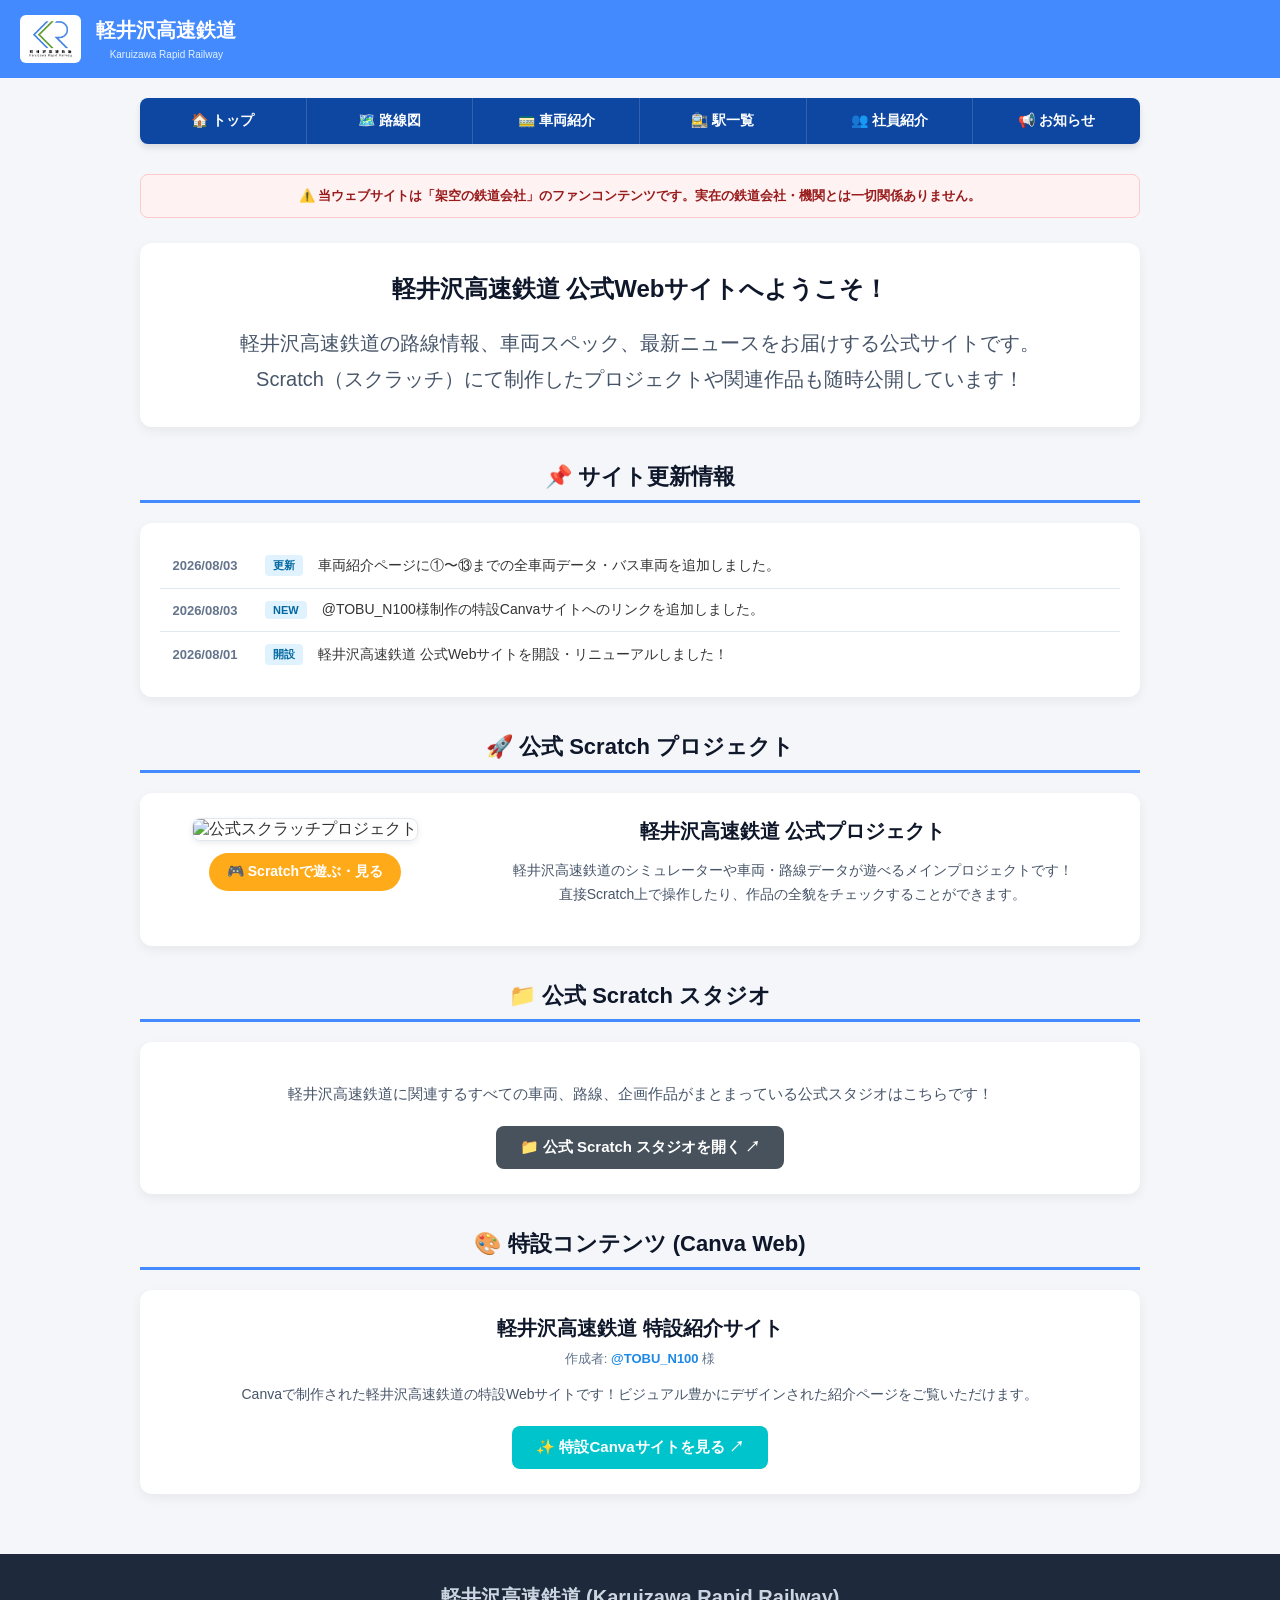
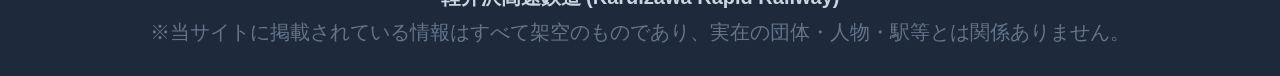
==== index.html @ 47c1fe72 "Add files via upload" ====
<!DOCTYPE html>
<html lang="ja">
<head>
  <meta charset="UTF-8">
  <title>トップページ | 軽井沢高速鉄道</title>
  <link rel="stylesheet" href="style.css">
  <style>
    body {
      background-color: #f4f6f9;
      font-family: "Helvetica Neue", Arial, sans-serif;
      margin: 0;
      color: #333;
    }

    /* ナビゲーションメニュー */
    .main-nav {
      background-color: #0d47a1;
      box-shadow: 0 4px 6px rgba(0, 0, 0, 0.1);
      margin: 20px auto;
      max-width: 1000px;
      border-radius: 8px;
      overflow: hidden;
    }
    .main-nav ul {
      list-style: none;
      margin: 0;
      padding: 0;
      display: flex;
      justify-content: space-around;
      align-items: center;
    }
    .main-nav li { flex: 1; text-align: center; }
    .main-nav a {
      display: block;
      padding: 14px 8px;
      color: #ffffff;
      text-decoration: none;
      font-size: 14px;
      font-weight: bold;
      white-space: nowrap;
      transition: background-color 0.2s ease;
      border-right: 1px solid rgba(255, 255, 255, 0.15);
    }
    .main-nav li:last-child a { border-right: none; }
    .main-nav a:hover { background-color: #1976d2; }

    /* コンテナ */
    .container {
      max-width: 1000px;
      margin: 30px auto;
      padding: 0 20px;
    }

    /* 注意書きバナー */
    .disclaimer-banner {
      background-color: #fef2f2;
      border: 1px solid #fecaca;
      color: #991b1b;
      padding: 12px 16px;
      border-radius: 8px;
      font-size: 13px;
      font-weight: bold;
      text-align: center;
      margin-bottom: 25px;
    }

    /* セクションタイトル */
    .section-title {
      font-size: 22px;
      color: #0f172a;
      border-bottom: 3px solid #448aff;
      padding-bottom: 8px;
      margin-top: 35px;
      margin-bottom: 20px;
    }

    /* サイト更新履歴リスト */
    .news-list {
      background: white;
      border-radius: 12px;
      padding: 20px;
      box-shadow: 0 4px 12px rgba(0,0,0,0.06);
      list-style: none;
      margin: 0 0 30px 0;
    }
    .news-item {
      padding: 12px 0;
      border-bottom: 1px solid #e2e8f0;
      display: flex;
      gap: 15px;
      align-items: center;
      font-size: 14px;
    }
    .news-item:last-child { border-bottom: none; }
    .news-date {
      color: #64748b;
      font-weight: bold;
      min-width: 90px;
      font-size: 13px;
    }
    .news-badge {
      background-color: #e0f2fe;
      color: #0369a1;
      padding: 3px 8px;
      border-radius: 4px;
      font-size: 11px;
      font-weight: bold;
    }

    /* Scratch リンクカード */
    .scratch-card {
      background: white;
      border-radius: 12px;
      padding: 25px;
      box-shadow: 0 4px 12px rgba(0,0,0,0.06);
      display: grid;
      grid-template-columns: 280px 1fr;
      gap: 25px;
      margin-bottom: 25px;
    }

    @media (max-width: 768px) {
      .scratch-card { grid-template-columns: 1fr; }
      .news-item { flex-direction: column; align-items: flex-start; gap: 5px; }
    }

    .scratch-media { text-align: center; }
    .scratch-thumb {
      width: 100%;
      border-radius: 8px;
      border: 1px solid #e2e8f0;
      box-shadow: 0 2px 6px rgba(0,0,0,0.08);
      object-fit: cover;
    }

    .scratch-btn {
      display: inline-block;
      margin-top: 12px;
      background-color: #ffab19;
      color: white;
      font-weight: bold;
      padding: 10px 18px;
      border-radius: 20px;
      text-decoration: none;
      font-size: 14px;
      transition: background 0.2s;
    }
    .scratch-btn:hover { background-color: #e69500; }

    .studio-btn {
      display: inline-block;
      background-color: #48525c;
      color: white;
      font-weight: bold;
      padding: 12px 24px;
      border-radius: 8px;
      text-decoration: none;
      font-size: 15px;
      transition: background 0.2s;
    }
    .studio-btn:hover { background-color: #2c3238; }

    .canva-btn {
      display: inline-block;
      background-color: #00c4cc;
      color: white;
      font-weight: bold;
      padding: 12px 24px;
      border-radius: 8px;
      text-decoration: none;
      font-size: 15px;
      transition: background 0.2s;
    }
    .canva-btn:hover { background-color: #009aa0; }

    /* ユーザーリンク */
    .user-link {
      color: #1e88e5;
      text-decoration: none;
      font-weight: bold;
    }
    .user-link:hover { text-decoration: underline; }

    /* フッター */
    footer {
      text-align: center;
      padding: 30px 20px;
      background-color: #1e293b;
      color: #94a3b8;
      font-size: 12px;
      margin-top: 60px;
    }
  </style>
</head>
<body>

  <!-- 公式ヘッダー -->
  <header style="background-color: #448aff; color: white; padding: 15px 20px; display: flex; align-items: center; justify-content: space-between;">
    <div style="display: flex; align-items: center; gap: 15px;">
      <img src="logo.png" alt="ロゴ" style="height: 40px; background: white; padding: 4px; border-radius: 6px;">
      <div>
        <h1 style="margin:0; font-size: 20px; color:white;">軽井沢高速鉄道</h1>
        <span style="font-size: 10px; color: #e3f2fd;">Karuizawa Rapid Railway</span>
      </div>
    </div>
  </header>

  <!-- 統一ナビゲーション -->
  <nav class="main-nav">
    <ul>
      <li><a href="index.html">🏠 トップ</a></li>
      <li><a href="rosenzu.html">🗺️ 路線図</a></li>
      <li><a href="sharyo.html">🚃 車両紹介</a></li>
      <li><a href="eki.html">🚉 駅一覧</a></li>
      <li><a href="syain.html">👥 社員紹介</a></li>
      <li><a href="news.html">📢 お知らせ</a></li>
    </ul>
  </nav>

  <div class="container">

    <!-- ⚠️ 架空鉄道の注記バナー -->
    <div class="disclaimer-banner">
      ⚠️ 当ウェブサイトは「架空の鉄道会社」のファンコンテンツです。実在の鉄道会社・機関とは一切関係ありません。
    </div>

    <!-- メインビジュアル / ご挨拶 -->
    <div style="background: white; padding: 30px; border-radius: 12px; box-shadow: 0 4px 12px rgba(0,0,0,0.06); text-align: center; margin-bottom: 30px;">
      <h2 style="margin-top: 0; color: #0f172a; font-size: 24px;">軽井沢高速鉄道 公式Webサイトへようこそ！</h2>
      <p style="color: #475569; line-height: 1.8; margin-bottom: 0;">
        軽井沢高速鉄道の路線情報、車両スペック、最新ニュースをお届けする公式サイトです。<br>
        Scratch（スクラッチ）にて制作したプロジェクトや関連作品も随時公開しています！
      </p>
    </div>

    <!-- 📌 サイト更新情報 -->
    <h2 class="section-title">📌 サイト更新情報</h2>
    <ul class="news-list">
      <li class="news-item">
        <span class="news-date">2026/08/03</span>
        <span class="news-badge">更新</span>
        <span>車両紹介ページに①〜⑬までの全車両データ・バス車両を追加しました。</span>
      </li>
      <li class="news-item">
        <span class="news-date">2026/08/03</span>
        <span class="news-badge">NEW</span>
        <span>@TOBU_N100様制作の特設Canvaサイトへのリンクを追加しました。</span>
      </li>
      <li class="news-item">
        <span class="news-date">2026/08/01</span>
        <span class="news-badge">開設</span>
        <span>軽井沢高速鉄道 公式Webサイトを開設・リニューアルしました！</span>
      </li>
    </ul>

    <!-- 公式Scratchプロジェクト紹介 -->
    <h2 class="section-title">🚀 公式 Scratch プロジェクト</h2>
    
    <div class="scratch-card">
      <div class="scratch-media">
        <img class="scratch-thumb" src="https://uploads.scratch.mit.edu/get_image/project/1273917291_480x360.png" alt="公式スクラッチプロジェクト">
        <a href="https://scratch.mit.edu/projects/1273917291" target="_blank" class="scratch-btn">🎮 Scratchで遊ぶ・見る</a>
      </div>
      <div class="scratch-info">
        <h3 style="margin: 0 0 10px 0; font-size: 20px; color: #0f172a;">軽井沢高速鉄道 公式プロジェクト</h3>
        <p style="color: #475569; font-size: 14px; line-height: 1.7;">
          軽井沢高速鉄道のシミュレーターや車両・路線データが遊べるメインプロジェクトです！<br>
          直接Scratch上で操作したり、作品の全貌をチェックすることができます。
        </p>
      </div>
    </div>

    <!-- 公式Scratchスタジオ案内 -->
    <h2 class="section-title">📁 公式 Scratch スタジオ</h2>
    
    <div style="background: white; padding: 25px; border-radius: 12px; box-shadow: 0 4px 12px rgba(0,0,0,0.06); text-align: center; margin-bottom: 30px;">
      <p style="color: #475569; font-size: 15px; margin-bottom: 20px; line-height: 1.6;">
        軽井沢高速鉄道に関連するすべての車両、路線、企画作品がまとまっている公式スタジオはこちらです！
      </p>
      <a href="https://scratch.mit.edu/studios/50885905/" target="_blank" class="studio-btn">
        📁 公式 Scratch スタジオを開く ↗
      </a>
    </div>

    <!-- 🎨 Canva作品サイト案内 -->
    <h2 class="section-title">🎨 特設コンテンツ (Canva Web)</h2>
    
    <div style="background: white; padding: 25px; border-radius: 12px; box-shadow: 0 4px 12px rgba(0,0,0,0.06); text-align: center;">
      <h3 style="margin: 0 0 8px 0; font-size: 20px; color: #0f172a;">軽井沢高速鉄道 特設紹介サイト</h3>
      <div style="font-size: 13px; color: #64748b; margin-bottom: 15px;">
        作成者: <a href="https://scratch.mit.edu/users/TOBU_N100" target="_blank" class="user-link">@TOBU_N100</a> 様
      </div>
      <p style="color: #475569; font-size: 14px; line-height: 1.7; margin-bottom: 20px;">
        Canvaで制作された軽井沢高速鉄道の特設Webサイトです！ビジュアル豊かにデザインされた紹介ページをご覧いただけます。
      </p>
      <a href="https://karuizawakosoku-scratch.my.canva.site/" target="_blank" class="canva-btn">
        ✨ 特設Canvaサイトを見る ↗
      </a>
    </div>

  </div>

  <!-- フッター -->
  <footer>
    <p style="margin: 0 0 8px 0; font-weight: bold; color: #cbd5e1;">軽井沢高速鉄道 (Karuizawa Rapid Railway)</p>
    <p style="margin: 0; color: #64748b;">※当サイトに掲載されている情報はすべて架空のものであり、実在の団体・人物・駅等とは関係ありません。</p>
  </footer>

</body>
</html>
---- style.css ----
body {
    background-color: #e6f7ff;
    font-family: "Yu Gothic", sans-serif;
    text-align: center;
}

h1 {
    color: #0066cc;
}

p {
    font-size: 20px;
}

ul {
    list-style: none;
}
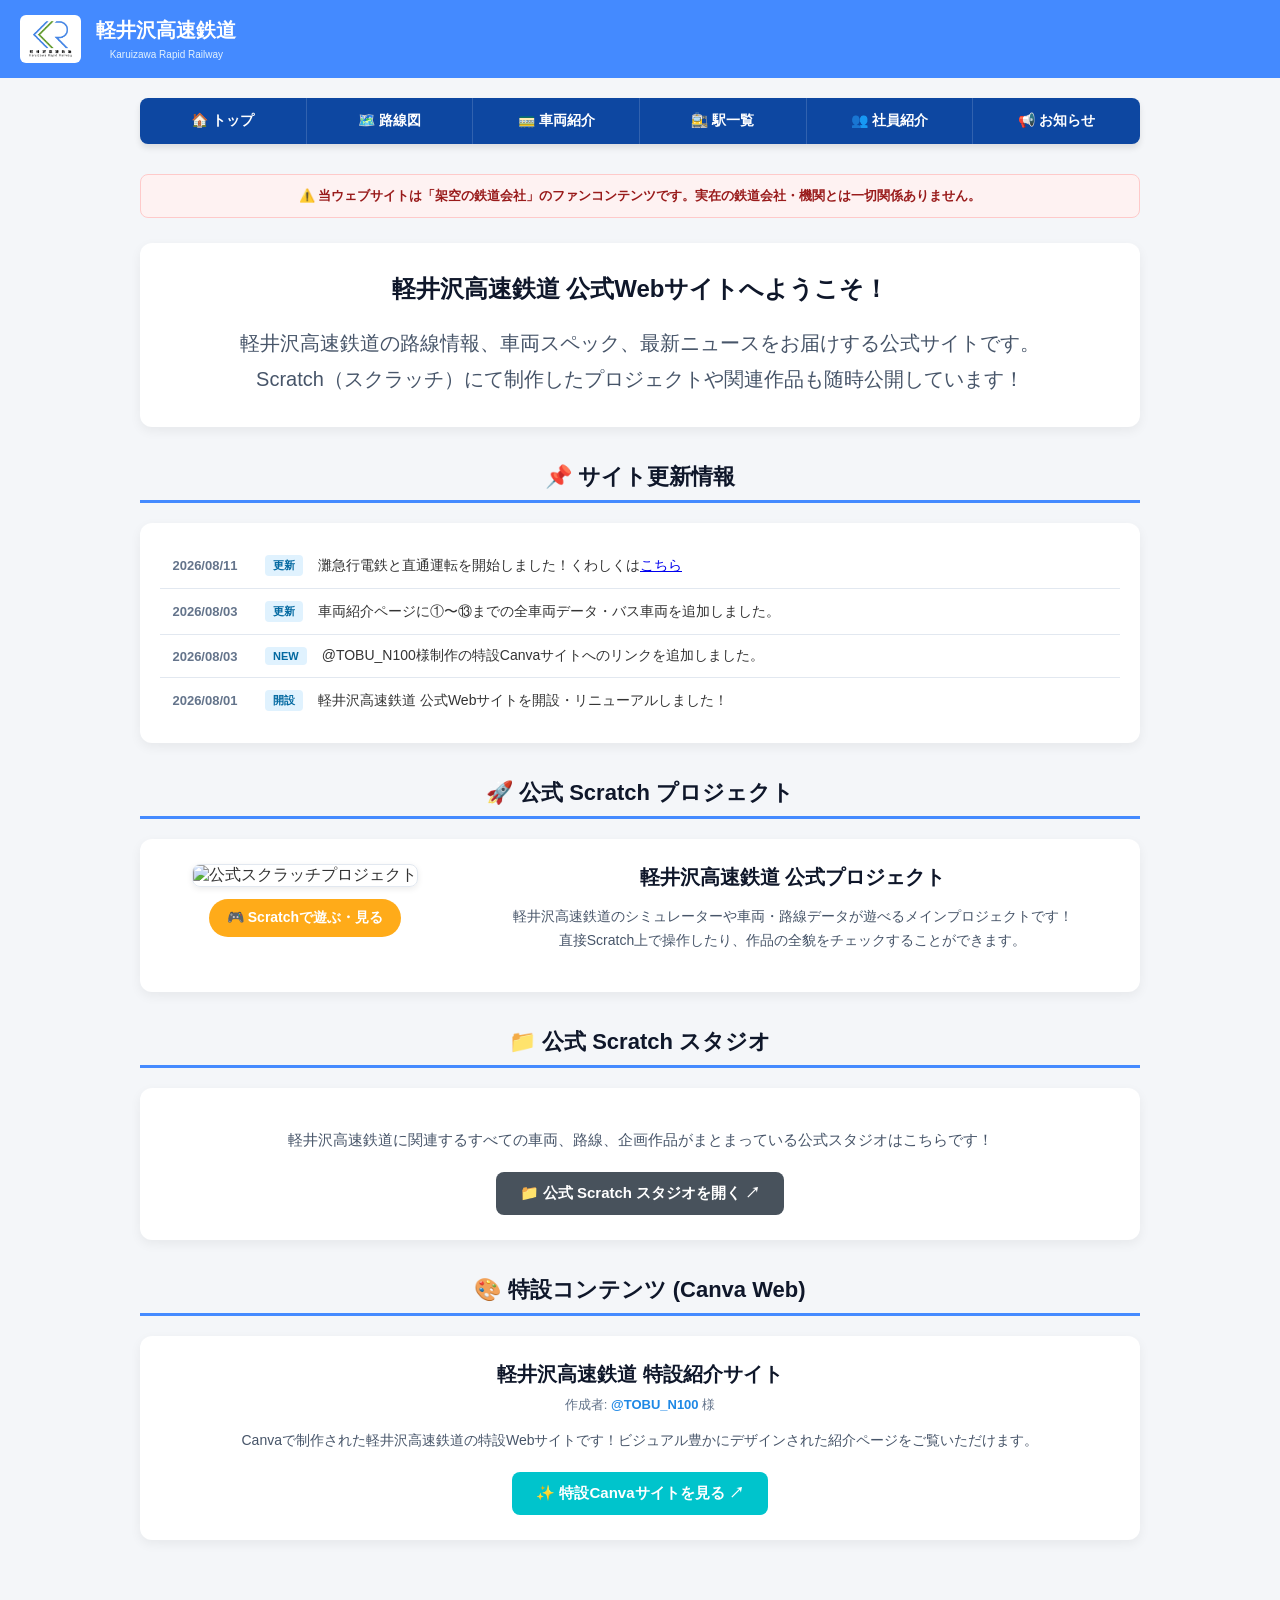
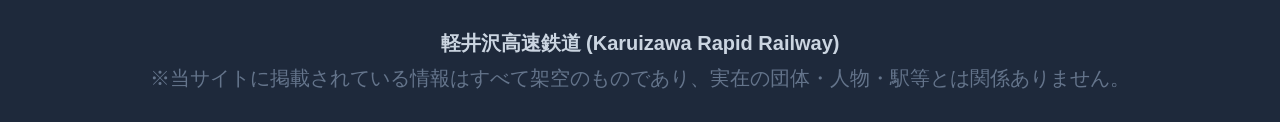
==== commit 3542ab64: "Add files via upload" ====
--- a/index.html
+++ b/index.html
@@ -236,6 +236,11 @@
     <!-- 📌 サイト更新情報 -->
     <h2 class="section-title">📌 サイト更新情報</h2>
     <ul class="news-list">
+      <li class="news-item">
+        <span class="news-date">2026/08/11</span>
+        <span class="news-badge">更新</span>
+        <span>灘急行電鉄と直通運転を開始しました！くわしくは<u1><a href="https://karuizawarapidrailway.github.io/karuizawa-rapid-railway/news.html" target="_blank">こちら</a></span>
+      </li>
       <li class="news-item">
         <span class="news-date">2026/08/03</span>
         <span class="news-badge">更新</span>
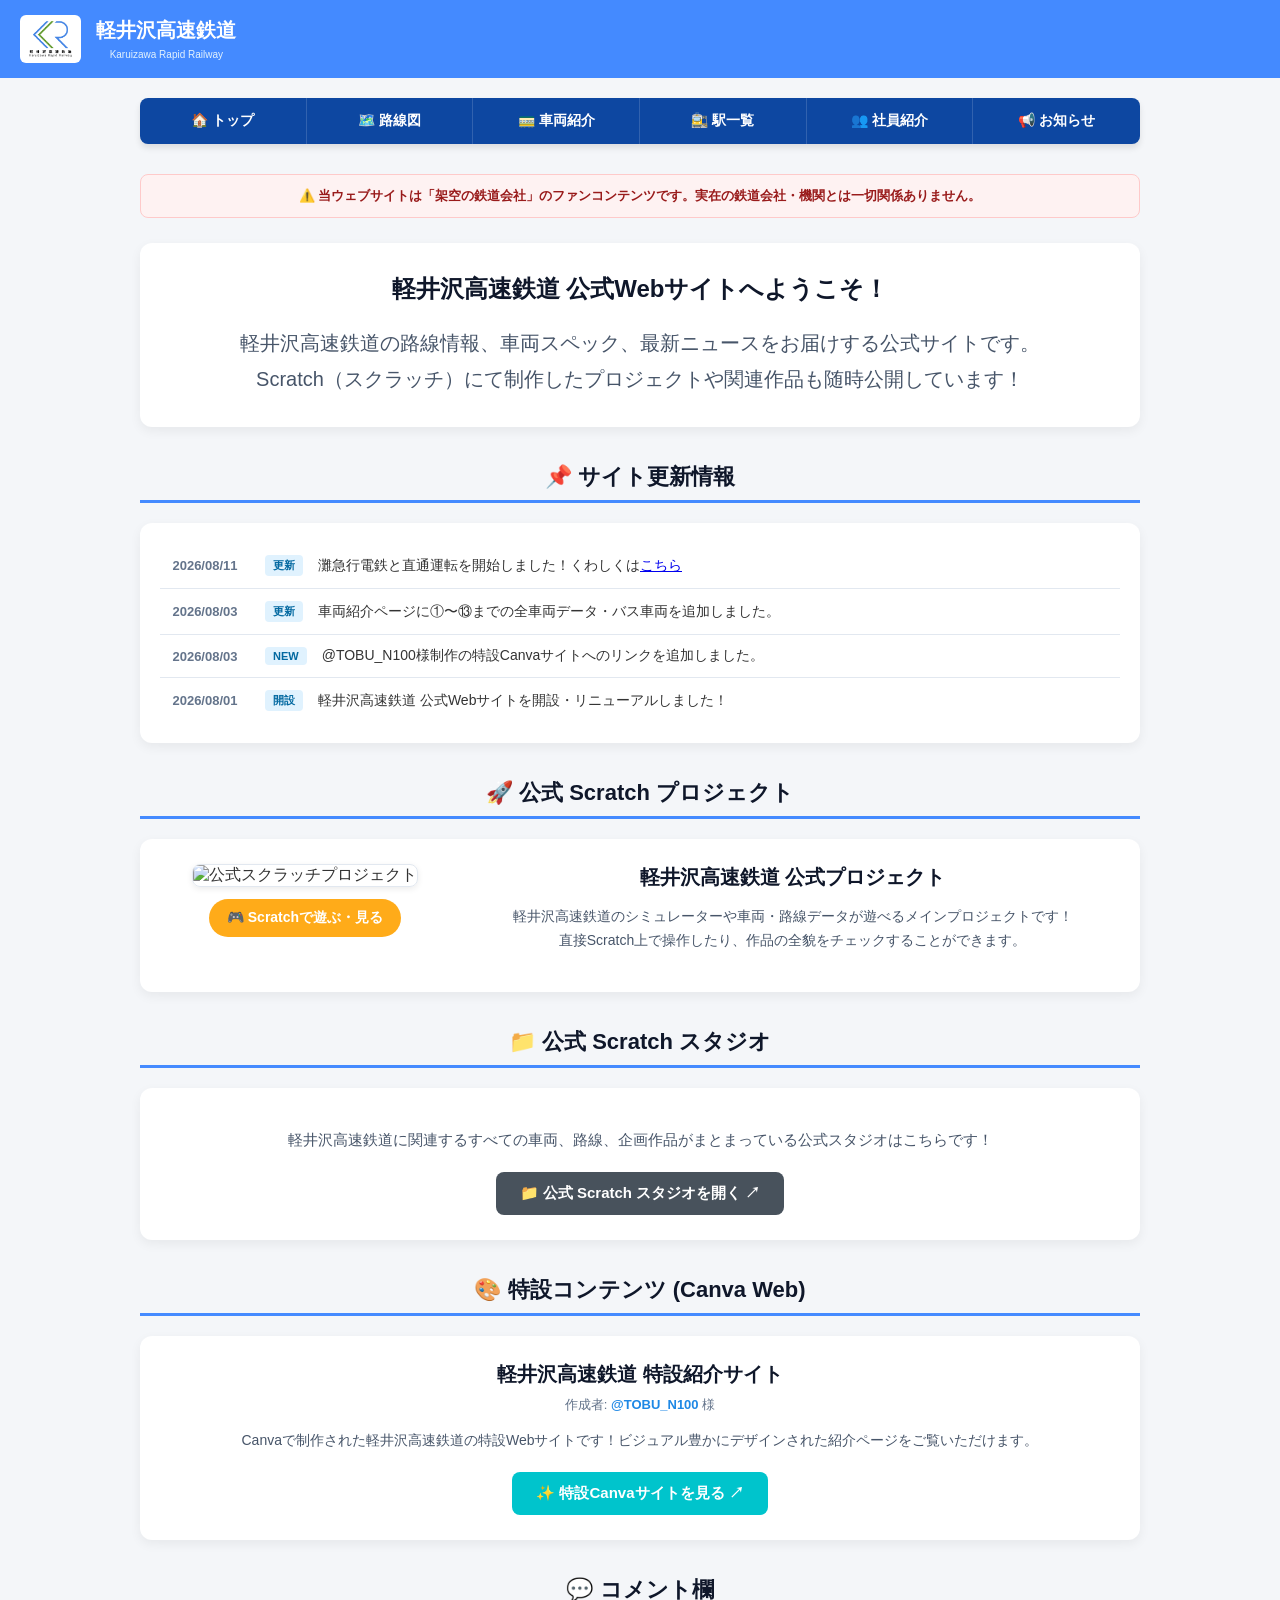
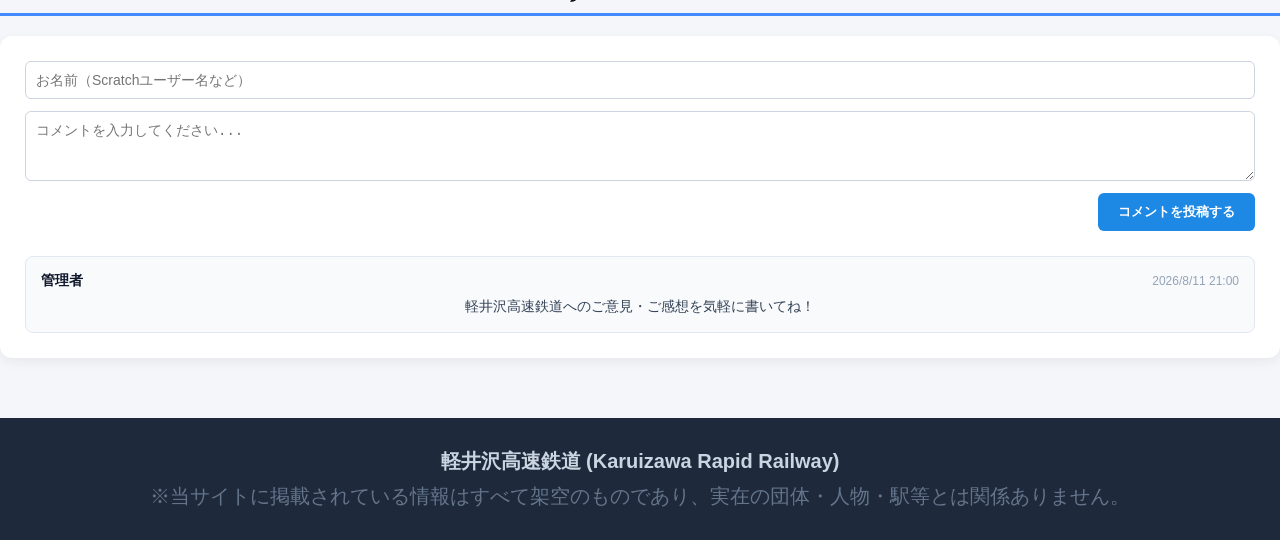
==== commit 7a9f4e22: "Add files via upload" ====
--- a/index.html
+++ b/index.html
@@ -305,6 +305,99 @@
 
   </div>
 
+  <!-- 💬 簡易コメント掲示板 -->
+<h2 class="section-title">💬 コメント欄</h2>
+
+<div style="background: white; padding: 25px; border-radius: 12px; box-shadow: 0 4px 12px rgba(0,0,0,0.06); margin-bottom: 30px;">
+  
+  <!-- 投稿フォーム -->
+  <div style="display: flex; flex-direction: column; gap: 12px; margin-bottom: 25px;">
+    <input type="text" id="comment-name" placeholder="お名前（Scratchユーザー名など）" style="padding: 10px; border: 1px solid #cbd5e1; border-radius: 6px; font-size: 14px;">
+    <textarea id="comment-text" rows="3" placeholder="コメントを入力してください..." style="padding: 10px; border: 1px solid #cbd5e1; border-radius: 6px; font-size: 14px; resize: vertical;"></textarea>
+    <button onclick="addComment()" style="background-color: #1e88e5; color: white; border: none; padding: 10px 20px; border-radius: 6px; font-weight: bold; cursor: pointer; align-self: flex-end; transition: background 0.2s;">
+      コメントを投稿する
+    </button>
+  </div>
+
+  <!-- コメント表示エリア -->
+  <div id="comment-list" style="display: flex; flex-direction: column; gap: 15px;">
+    <!-- ここに投稿されたコメントが追加されます -->
+  </div>
+
+</div>
+
+<script>
+  // ページ読み込み時に保存されたコメントを表示
+  document.addEventListener("DOMContentLoaded", loadComments);
+
+  function addComment() {
+    const nameInput = document.getElementById("comment-name");
+    const textInput = document.getElementById("comment-text");
+    
+    const name = nameInput.value.trim() || "匿名さん";
+    const text = textInput.value.trim();
+
+    if (!text) {
+      alert("コメントを入力してください！");
+      return;
+    }
+
+    const today = new Date();
+    const dateStr = today.getFullYear() + "/" + (today.getMonth() + 1) + "/" + today.getDate() + " " + today.getHours().toString().padStart(2, '0') + ":" + today.getMinutes().toString().padStart(2, '0');
+
+    const commentData = { name: name, text: text, date: dateStr };
+
+    // 保存処理
+    let comments = JSON.parse(localStorage.getItem("site_comments") || "[]");
+    comments.unshift(commentData); // 新しいものを上に追加
+    localStorage.setItem("site_comments", JSON.stringify(comments));
+
+    // フォームクリア
+    nameInput.value = "";
+    textInput.value = "";
+
+    // 画面再描画
+    renderComments(comments);
+  }
+
+  function loadComments() {
+    let comments = JSON.parse(localStorage.getItem("site_comments") || "[]");
+    
+    // 最初だけサンプルコメントを表示（空の場合）
+    if (comments.length === 0) {
+      comments = [
+        { name: "管理者", text: "軽井沢高速鉄道へのご意見・ご感想を気軽に書いてね！", date: "2026/8/11 21:00" }
+      ];
+    }
+    renderComments(comments);
+  }
+
+  function renderComments(comments) {
+    const list = document.getElementById("comment-list");
+    list.innerHTML = "";
+
+    comments.forEach(c => {
+      const item = document.createElement("div");
+      item.style.cssText = "background: #f8fafc; padding: 15px; border-radius: 8px; border: 1px solid #e2e8f0;";
+      item.innerHTML = `
+        <div style="display: flex; justify-content: space-between; align-items: center; margin-bottom: 6px;">
+          <strong style="color: #0f172a; font-size: 14px;">${escapeHTML(c.name)}</strong>
+          <span style="color: #94a3b8; font-size: 12px;">${c.date}</span>
+        </div>
+        <p style="margin: 0; color: #334155; font-size: 14px; line-height: 1.5; white-space: pre-wrap;">${escapeHTML(c.text)}</p>
+      `;
+      list.appendChild(item);
+    });
+  }
+
+  // 文字化け・安全対策用の関数
+  function escapeHTML(str) {
+    return str.replace(/[&<>'"]/g, 
+      tag => ({ '&': '&amp;', '<': '&lt;', '>': '&gt;', "'": '&#39;', '"': '&quot;' }[tag] || tag)
+    );
+  }
+</script>
+
   <!-- フッター -->
   <footer>
     <p style="margin: 0 0 8px 0; font-weight: bold; color: #cbd5e1;">軽井沢高速鉄道 (Karuizawa Rapid Railway)</p>
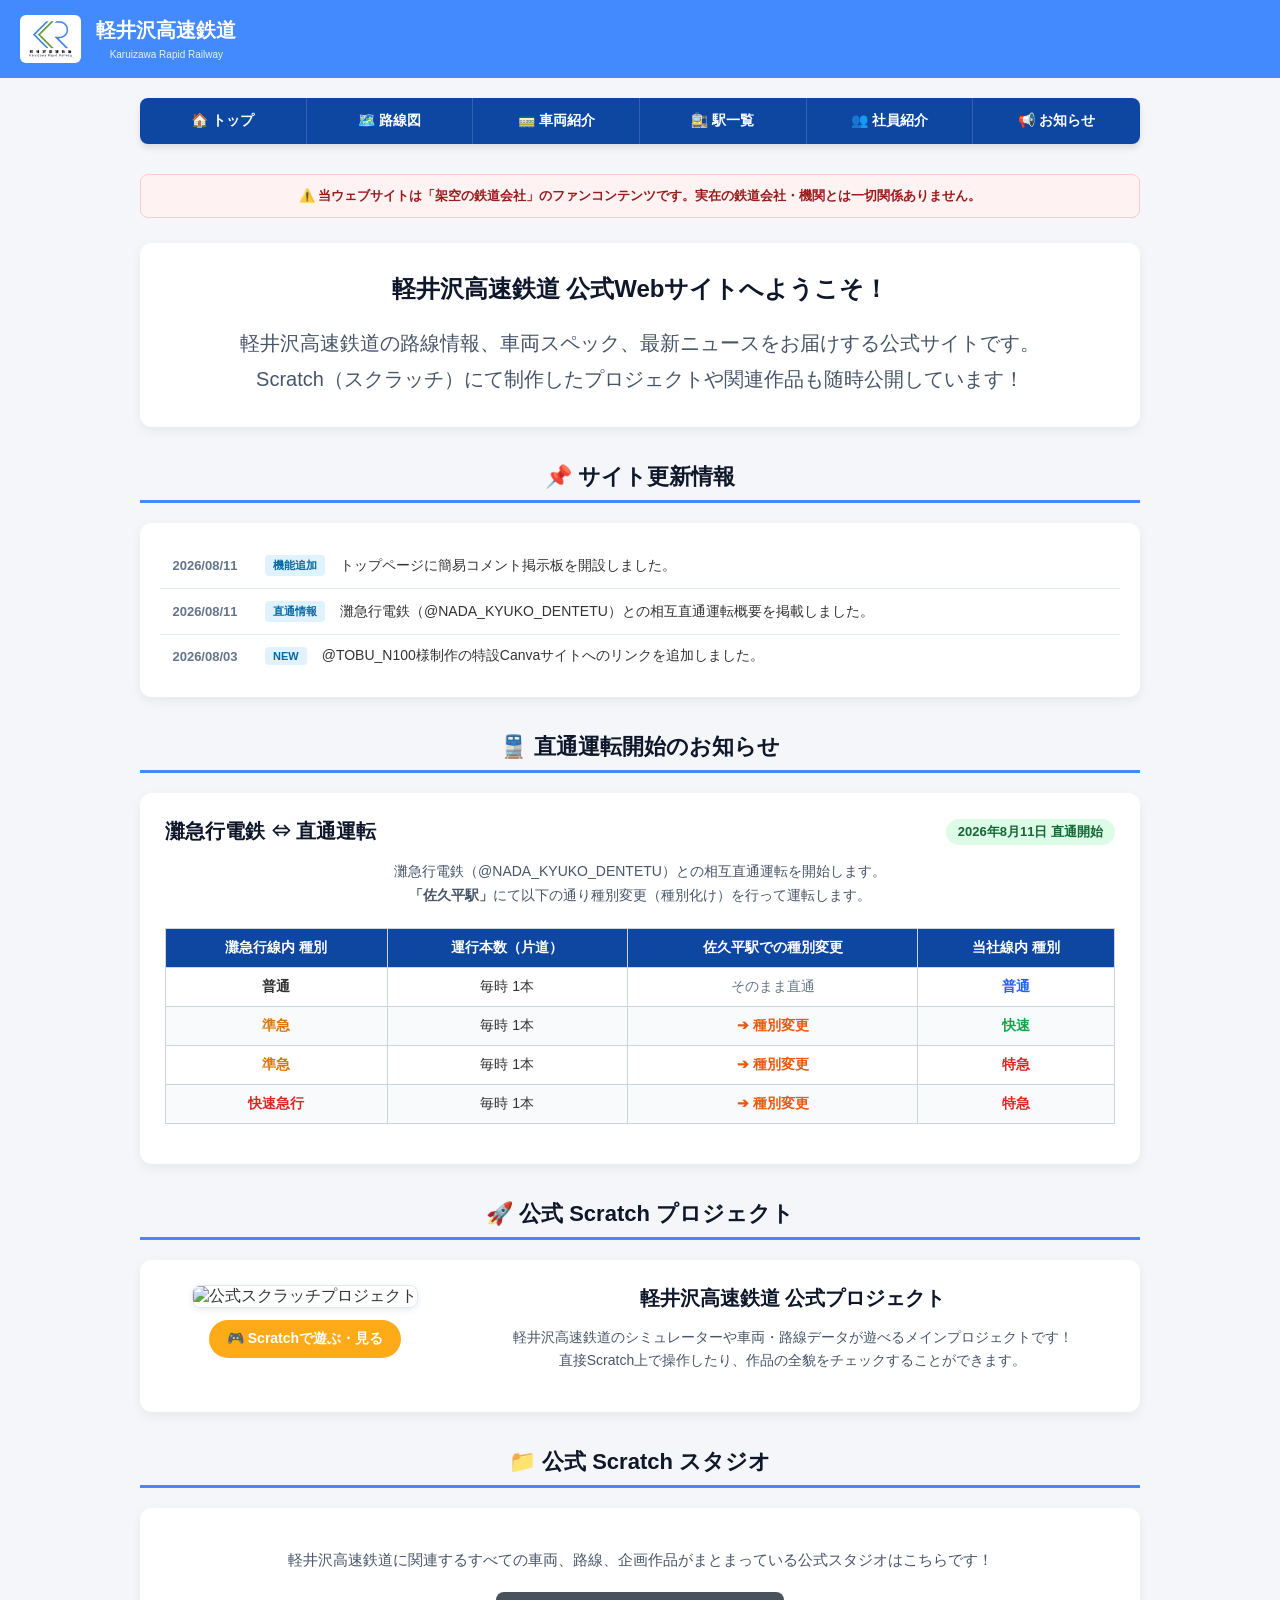
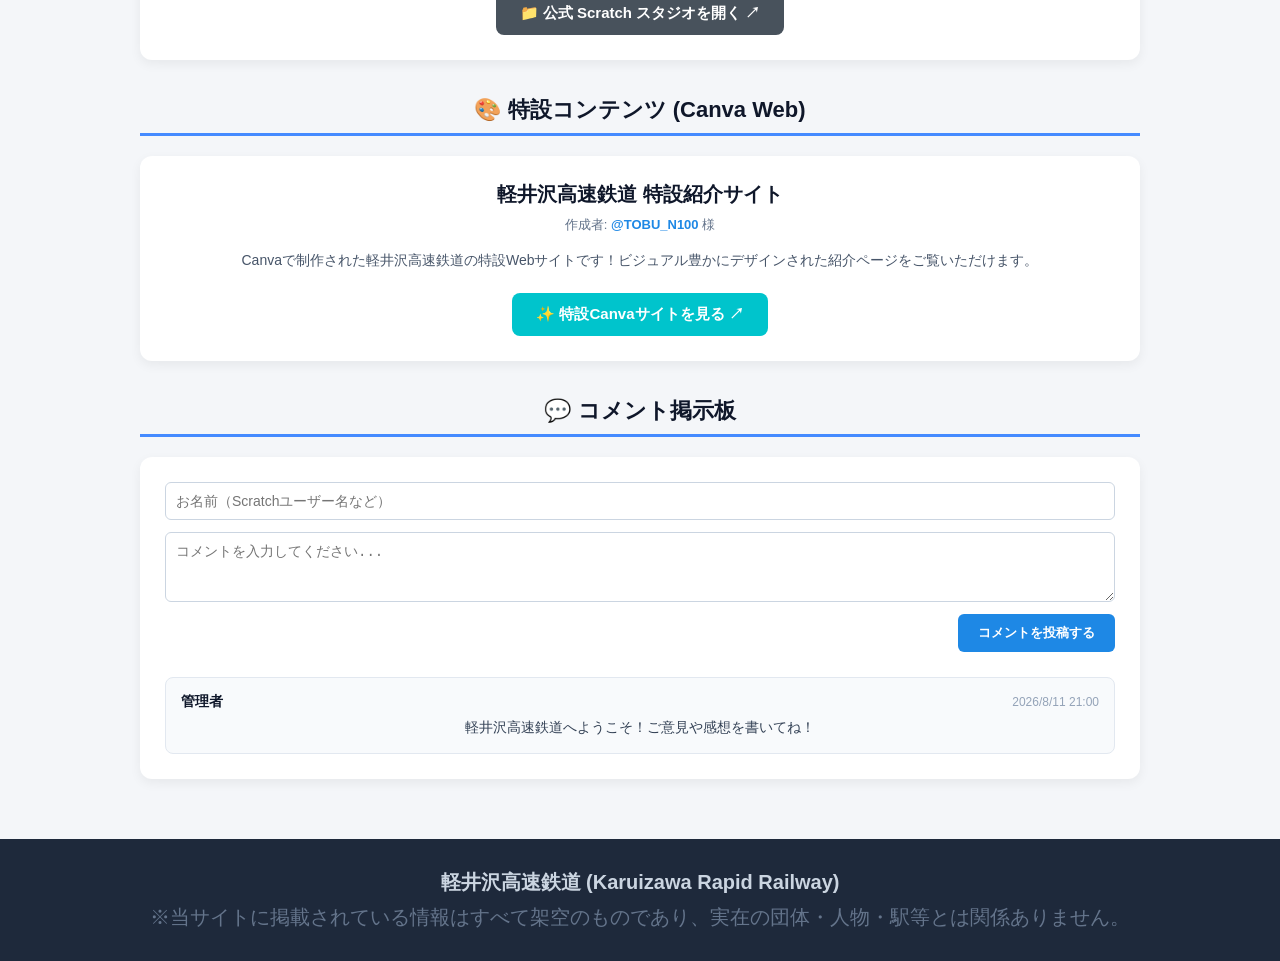
==== commit 27783747: "Add files via upload" ====
--- a/index.html
+++ b/index.html
@@ -238,29 +238,77 @@
     <ul class="news-list">
       <li class="news-item">
         <span class="news-date">2026/08/11</span>
-        <span class="news-badge">更新</span>
-        <span>灘急行電鉄と直通運転を開始しました！くわしくは<u1><a href="https://karuizawarapidrailway.github.io/karuizawa-rapid-railway/news.html" target="_blank">こちら</a></span>
+        <span class="news-badge">機能追加</span>
+        <span>トップページに簡易コメント掲示板を開設しました。</span>
       </li>
       <li class="news-item">
-        <span class="news-date">2026/08/03</span>
-        <span class="news-badge">更新</span>
-        <span>車両紹介ページに①〜⑬までの全車両データ・バス車両を追加しました。</span>
+        <span class="news-date">2026/08/11</span>
+        <span class="news-badge">直通情報</span>
+        <span>灘急行電鉄（@NADA_KYUKO_DENTETU）との相互直通運転概要を掲載しました。</span>
       </li>
       <li class="news-item">
         <span class="news-date">2026/08/03</span>
         <span class="news-badge">NEW</span>
         <span>@TOBU_N100様制作の特設Canvaサイトへのリンクを追加しました。</span>
       </li>
-      <li class="news-item">
-        <span class="news-date">2026/08/01</span>
-        <span class="news-badge">開設</span>
-        <span>軽井沢高速鉄道 公式Webサイトを開設・リニューアルしました！</span>
-      </li>
     </ul>
 
-    <!-- 公式Scratchプロジェクト紹介 -->
+    <!-- 🚆 他社直通運転のお知らせ -->
+    <h2 class="section-title">🚆 直通運転開始のお知らせ</h2>
+    <div style="background: white; padding: 25px; border-radius: 12px; box-shadow: 0 4px 12px rgba(0,0,0,0.06); margin-bottom: 30px;">
+      <div style="display: flex; align-items: center; justify-content: space-between; flex-wrap: wrap; gap: 10px; margin-bottom: 15px;">
+        <h3 style="margin: 0; font-size: 20px; color: #0f172a;">灘急行電鉄 ⇔ 直通運転</h3>
+        <span style="background-color: #dcfce7; color: #166534; padding: 4px 12px; border-radius: 20px; font-weight: bold; font-size: 13px;">
+          2026年8月11日 直通開始
+        </span>
+      </div>
+      <p style="color: #475569; font-size: 14px; line-height: 1.7; margin-bottom: 20px;">
+        灘急行電鉄（@NADA_KYUKO_DENTETU）との相互直通運転を開始します。<br>
+        <strong>「佐久平駅」</strong>にて以下の通り種別変更（種別化け）を行って運転します。
+      </p>
+
+      <div style="overflow-x: auto;">
+        <table style="width: 100%; border-collapse: collapse; font-size: 14px; text-align: center; margin-bottom: 15px;">
+          <thead>
+            <tr style="background-color: #0d47a1; color: white;">
+              <th style="padding: 10px; border: 1px solid #cbd5e1;">灘急行線内 種別</th>
+              <th style="padding: 10px; border: 1px solid #cbd5e1;">運行本数（片道）</th>
+              <th style="padding: 10px; border: 1px solid #cbd5e1;">佐久平駅での種別変更</th>
+              <th style="padding: 10px; border: 1px solid #cbd5e1;">当社線内 種別</th>
+            </tr>
+          </thead>
+          <tbody>
+            <tr style="background-color: #ffffff;">
+              <td style="padding: 10px; border: 1px solid #cbd5e1; font-weight: bold;">普通</td>
+              <td style="padding: 10px; border: 1px solid #cbd5e1;">毎時 1本</td>
+              <td style="padding: 10px; border: 1px solid #cbd5e1; color: #64748b;">そのまま直通</td>
+              <td style="padding: 10px; border: 1px solid #cbd5e1; font-weight: bold; color: #2563eb;">普通</td>
+            </tr>
+            <tr style="background-color: #f8fafc;">
+              <td style="padding: 10px; border: 1px solid #cbd5e1; font-weight: bold; color: #d97706;">準急</td>
+              <td style="padding: 10px; border: 1px solid #cbd5e1;">毎時 1本</td>
+              <td style="padding: 10px; border: 1px solid #cbd5e1; color: #ea580c; font-weight: bold;">➔ 種別変更</td>
+              <td style="padding: 10px; border: 1px solid #cbd5e1; font-weight: bold; color: #16a34a;">快速</td>
+            </tr>
+            <tr style="background-color: #ffffff;">
+              <td style="padding: 10px; border: 1px solid #cbd5e1; font-weight: bold; color: #d97706;">準急</td>
+              <td style="padding: 10px; border: 1px solid #cbd5e1;">毎時 1本</td>
+              <td style="padding: 10px; border: 1px solid #cbd5e1; color: #ea580c; font-weight: bold;">➔ 種別変更</td>
+              <td style="padding: 10px; border: 1px solid #cbd5e1; font-weight: bold; color: #dc2626;">特急</td>
+            </tr>
+            <tr style="background-color: #f8fafc;">
+              <td style="padding: 10px; border: 1px solid #cbd5e1; font-weight: bold; color: #dc2626;">快速急行</td>
+              <td style="padding: 10px; border: 1px solid #cbd5e1;">毎時 1本</td>
+              <td style="padding: 10px; border: 1px solid #cbd5e1; color: #ea580c; font-weight: bold;">➔ 種別変更</td>
+              <td style="padding: 10px; border: 1px solid #cbd5e1; font-weight: bold; color: #dc2626;">特急</td>
+            </tr>
+          </tbody>
+        </table>
+      </div>
+    </div>
+
+    <!-- 🚀 公式 Scratch プロジェクト -->
     <h2 class="section-title">🚀 公式 Scratch プロジェクト</h2>
-    
     <div class="scratch-card">
       <div class="scratch-media">
         <img class="scratch-thumb" src="https://uploads.scratch.mit.edu/get_image/project/1273917291_480x360.png" alt="公式スクラッチプロジェクト">
@@ -275,22 +323,20 @@
       </div>
     </div>
 
-    <!-- 公式Scratchスタジオ案内 -->
+    <!-- 📁 公式 Scratch スタジオ -->
     <h2 class="section-title">📁 公式 Scratch スタジオ</h2>
-    
     <div style="background: white; padding: 25px; border-radius: 12px; box-shadow: 0 4px 12px rgba(0,0,0,0.06); text-align: center; margin-bottom: 30px;">
       <p style="color: #475569; font-size: 15px; margin-bottom: 20px; line-height: 1.6;">
         軽井沢高速鉄道に関連するすべての車両、路線、企画作品がまとまっている公式スタジオはこちらです！
       </p>
-      <a href="https://scratch.mit.edu/studios/50885905/" target="_blank" class="studio-btn">
+      <a href="https://scratch.mit.edu/" target="_blank" class="studio-btn">
         📁 公式 Scratch スタジオを開く ↗
       </a>
     </div>
 
-    <!-- 🎨 Canva作品サイト案内 -->
+    <!-- 🎨 Canva特設コンテンツ -->
     <h2 class="section-title">🎨 特設コンテンツ (Canva Web)</h2>
-    
-    <div style="background: white; padding: 25px; border-radius: 12px; box-shadow: 0 4px 12px rgba(0,0,0,0.06); text-align: center;">
+    <div style="background: white; padding: 25px; border-radius: 12px; box-shadow: 0 4px 12px rgba(0,0,0,0.06); text-align: center; margin-bottom: 30px;">
       <h3 style="margin: 0 0 8px 0; font-size: 20px; color: #0f172a;">軽井沢高速鉄道 特設紹介サイト</h3>
       <div style="font-size: 13px; color: #64748b; margin-bottom: 15px;">
         作成者: <a href="https://scratch.mit.edu/users/TOBU_N100" target="_blank" class="user-link">@TOBU_N100</a> 様
@@ -303,100 +349,23 @@
       </a>
     </div>
 
+    <!-- 💬 簡易コメント掲示板 -->
+    <h2 class="section-title">💬 コメント掲示板</h2>
+    <div style="background: white; padding: 25px; border-radius: 12px; box-shadow: 0 4px 12px rgba(0,0,0,0.06); margin-bottom: 30px;">
+      <div style="display: flex; flex-direction: column; gap: 12px; margin-bottom: 25px;">
+        <input type="text" id="comment-name" placeholder="お名前（Scratchユーザー名など）" style="padding: 10px; border: 1px solid #cbd5e1; border-radius: 6px; font-size: 14px;">
+        <textarea id="comment-text" rows="3" placeholder="コメントを入力してください..." style="padding: 10px; border: 1px solid #cbd5e1; border-radius: 6px; font-size: 14px; resize: vertical;"></textarea>
+        <button id="send-btn" style="background-color: #1e88e5; color: white; border: none; padding: 10px 20px; border-radius: 6px; font-weight: bold; cursor: pointer; align-self: flex-end;">
+          コメントを投稿する
+        </button>
+      </div>
+
+      <div id="comment-list" style="display: flex; flex-direction: column; gap: 15px;">
+        <!-- ここにコメントが表示されます -->
+      </div>
+    </div>
+
   </div>
-
-  <!-- 💬 簡易コメント掲示板 -->
-<h2 class="section-title">💬 コメント欄</h2>
-
-<div style="background: white; padding: 25px; border-radius: 12px; box-shadow: 0 4px 12px rgba(0,0,0,0.06); margin-bottom: 30px;">
-  
-  <!-- 投稿フォーム -->
-  <div style="display: flex; flex-direction: column; gap: 12px; margin-bottom: 25px;">
-    <input type="text" id="comment-name" placeholder="お名前（Scratchユーザー名など）" style="padding: 10px; border: 1px solid #cbd5e1; border-radius: 6px; font-size: 14px;">
-    <textarea id="comment-text" rows="3" placeholder="コメントを入力してください..." style="padding: 10px; border: 1px solid #cbd5e1; border-radius: 6px; font-size: 14px; resize: vertical;"></textarea>
-    <button onclick="addComment()" style="background-color: #1e88e5; color: white; border: none; padding: 10px 20px; border-radius: 6px; font-weight: bold; cursor: pointer; align-self: flex-end; transition: background 0.2s;">
-      コメントを投稿する
-    </button>
-  </div>
-
-  <!-- コメント表示エリア -->
-  <div id="comment-list" style="display: flex; flex-direction: column; gap: 15px;">
-    <!-- ここに投稿されたコメントが追加されます -->
-  </div>
-
-</div>
-
-<script>
-  // ページ読み込み時に保存されたコメントを表示
-  document.addEventListener("DOMContentLoaded", loadComments);
-
-  function addComment() {
-    const nameInput = document.getElementById("comment-name");
-    const textInput = document.getElementById("comment-text");
-    
-    const name = nameInput.value.trim() || "匿名さん";
-    const text = textInput.value.trim();
-
-    if (!text) {
-      alert("コメントを入力してください！");
-      return;
-    }
-
-    const today = new Date();
-    const dateStr = today.getFullYear() + "/" + (today.getMonth() + 1) + "/" + today.getDate() + " " + today.getHours().toString().padStart(2, '0') + ":" + today.getMinutes().toString().padStart(2, '0');
-
-    const commentData = { name: name, text: text, date: dateStr };
-
-    // 保存処理
-    let comments = JSON.parse(localStorage.getItem("site_comments") || "[]");
-    comments.unshift(commentData); // 新しいものを上に追加
-    localStorage.setItem("site_comments", JSON.stringify(comments));
-
-    // フォームクリア
-    nameInput.value = "";
-    textInput.value = "";
-
-    // 画面再描画
-    renderComments(comments);
-  }
-
-  function loadComments() {
-    let comments = JSON.parse(localStorage.getItem("site_comments") || "[]");
-    
-    // 最初だけサンプルコメントを表示（空の場合）
-    if (comments.length === 0) {
-      comments = [
-        { name: "管理者", text: "軽井沢高速鉄道へのご意見・ご感想を気軽に書いてね！", date: "2026/8/11 21:00" }
-      ];
-    }
-    renderComments(comments);
-  }
-
-  function renderComments(comments) {
-    const list = document.getElementById("comment-list");
-    list.innerHTML = "";
-
-    comments.forEach(c => {
-      const item = document.createElement("div");
-      item.style.cssText = "background: #f8fafc; padding: 15px; border-radius: 8px; border: 1px solid #e2e8f0;";
-      item.innerHTML = `
-        <div style="display: flex; justify-content: space-between; align-items: center; margin-bottom: 6px;">
-          <strong style="color: #0f172a; font-size: 14px;">${escapeHTML(c.name)}</strong>
-          <span style="color: #94a3b8; font-size: 12px;">${c.date}</span>
-        </div>
-        <p style="margin: 0; color: #334155; font-size: 14px; line-height: 1.5; white-space: pre-wrap;">${escapeHTML(c.text)}</p>
-      `;
-      list.appendChild(item);
-    });
-  }
-
-  // 文字化け・安全対策用の関数
-  function escapeHTML(str) {
-    return str.replace(/[&<>'"]/g, 
-      tag => ({ '&': '&amp;', '<': '&lt;', '>': '&gt;', "'": '&#39;', '"': '&quot;' }[tag] || tag)
-    );
-  }
-</script>
 
   <!-- フッター -->
   <footer>
@@ -404,5 +373,70 @@
     <p style="margin: 0; color: #64748b;">※当サイトに掲載されている情報はすべて架空のものであり、実在の団体・人物・駅等とは関係ありません。</p>
   </footer>
 
+  <!-- コメント機能用JavaScript -->
+  <script>
+    document.addEventListener("DOMContentLoaded", function() {
+      const btn = document.getElementById("send-btn");
+      const nameInput = document.getElementById("comment-name");
+      const textInput = document.getElementById("comment-text");
+      const list = document.getElementById("comment-list");
+
+      // 保存されたコメントをロード
+      function loadComments() {
+        let comments = JSON.parse(localStorage.getItem("site_comments") || "[]");
+        if (comments.length === 0) {
+          comments = [{ name: "管理者", text: "軽井沢高速鉄道へようこそ！ご意見や感想を書いてね！", date: "2026/8/11 21:00" }];
+        }
+        renderComments(comments);
+      }
+
+      // コメントを描画
+      function renderComments(comments) {
+        list.innerHTML = "";
+        comments.forEach(function(c) {
+          const item = document.createElement("div");
+          item.style.cssText = "background: #f8fafc; padding: 15px; border-radius: 8px; border: 1px solid #e2e8f0;";
+          item.innerHTML = `
+            <div style="display: flex; justify-content: space-between; align-items: center; margin-bottom: 6px;">
+              <strong style="color: #0f172a; font-size: 14px;">${escapeHTML(c.name)}</strong>
+              <span style="color: #94a3b8; font-size: 12px;">${c.date}</span>
+            </div>
+            <p style="margin: 0; color: #334155; font-size: 14px; line-height: 1.5; white-space: pre-wrap;">${escapeHTML(c.text)}</p>
+          `;
+          list.appendChild(item);
+        });
+      }
+
+      // 投稿処理
+      btn.addEventListener("click", function() {
+        const name = nameInput.value.trim() || "匿名さん";
+        const text = textInput.value.trim();
+
+        if (!text) {
+          alert("コメントを入力してください！");
+          return;
+        }
+
+        const now = new Date();
+        const dateStr = now.getFullYear() + "/" + (now.getMonth() + 1) + "/" + now.getDate() + " " + now.getHours().toString().padStart(2, '0') + ":" + now.getMinutes().toString().padStart(2, '0');
+
+        let comments = JSON.parse(localStorage.getItem("site_comments") || "[]");
+        comments.unshift({ name: name, text: text, date: dateStr });
+        localStorage.setItem("site_comments", JSON.stringify(comments));
+
+        nameInput.value = "";
+        textInput.value = "";
+        renderComments(comments);
+      });
+
+      function escapeHTML(str) {
+        return str.replace(/[&<>'"]/g, function(tag) {
+          return { '&': '&amp;', '<': '&lt;', '>': '&gt;', "'": '&#39;', '"': '&quot;' }[tag] || tag;
+        });
+      }
+
+      loadComments();
+    });
+  </script>
 </body>
 </html>
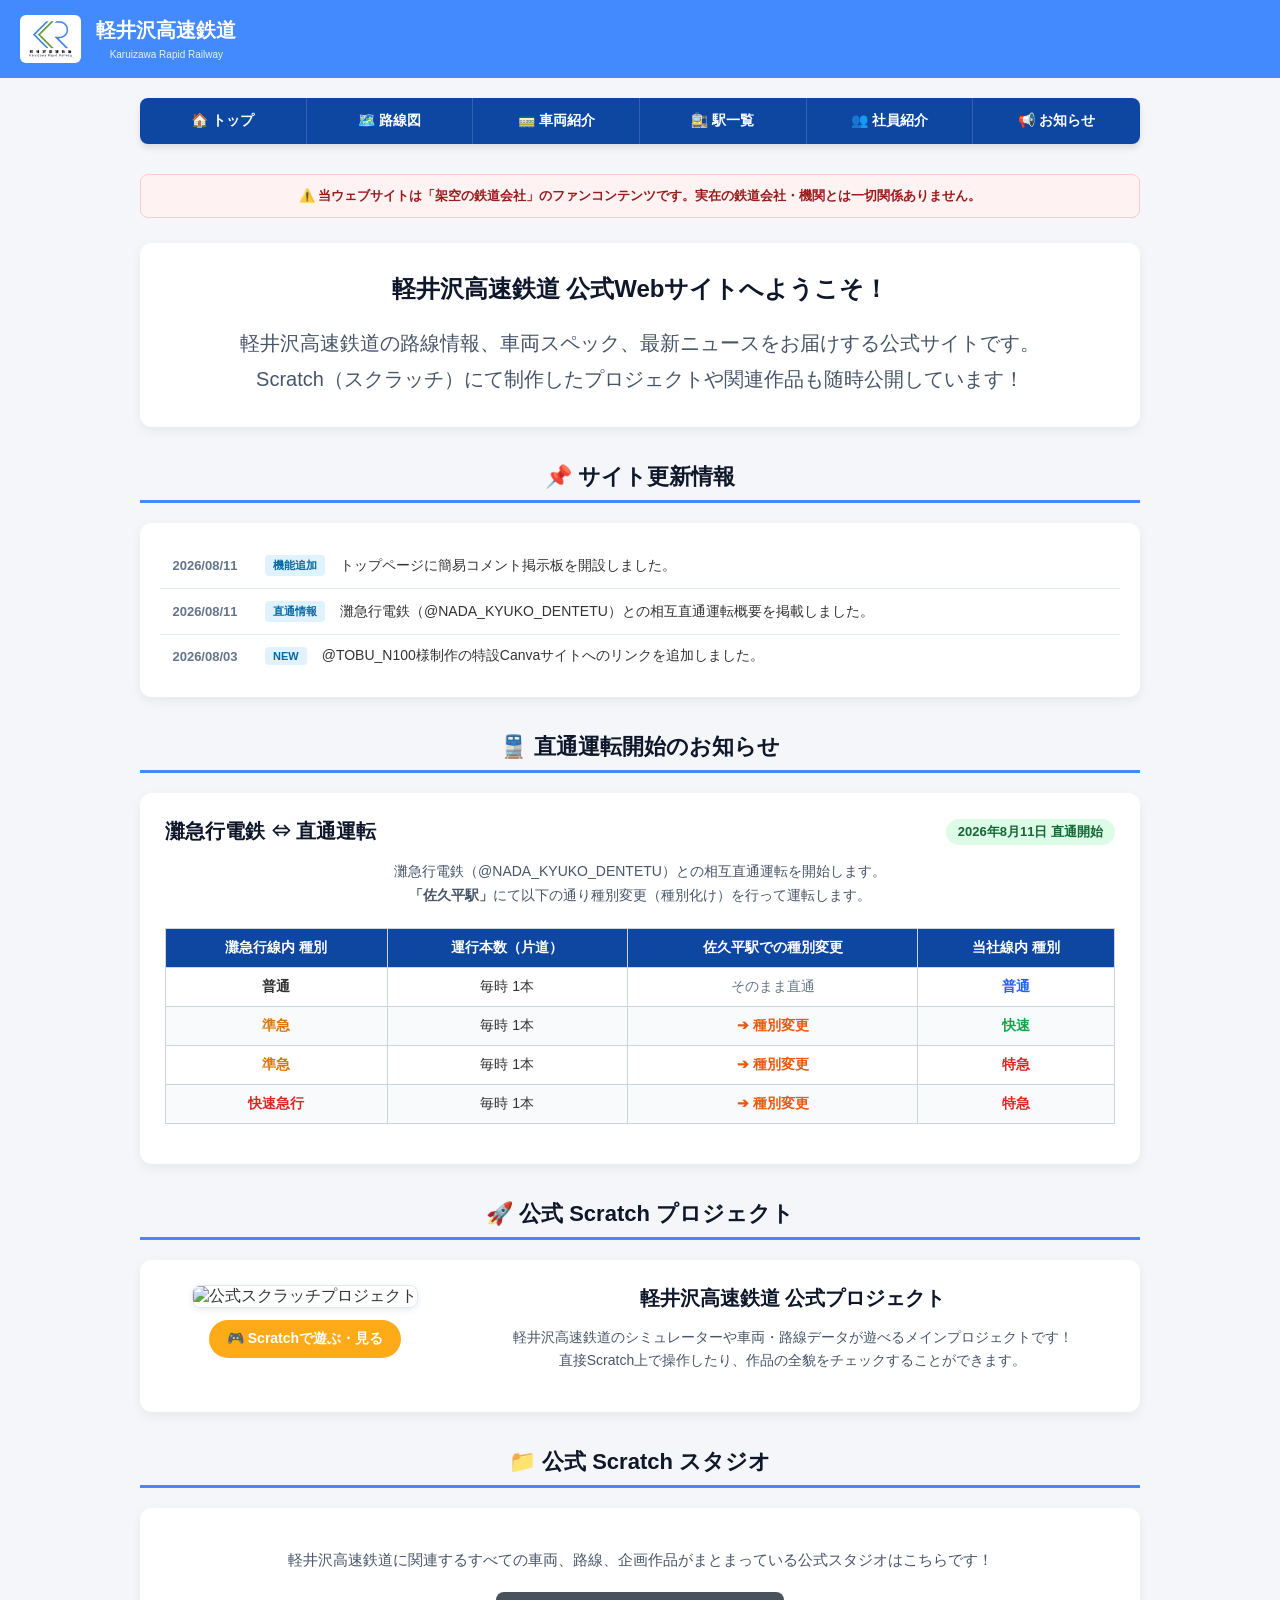
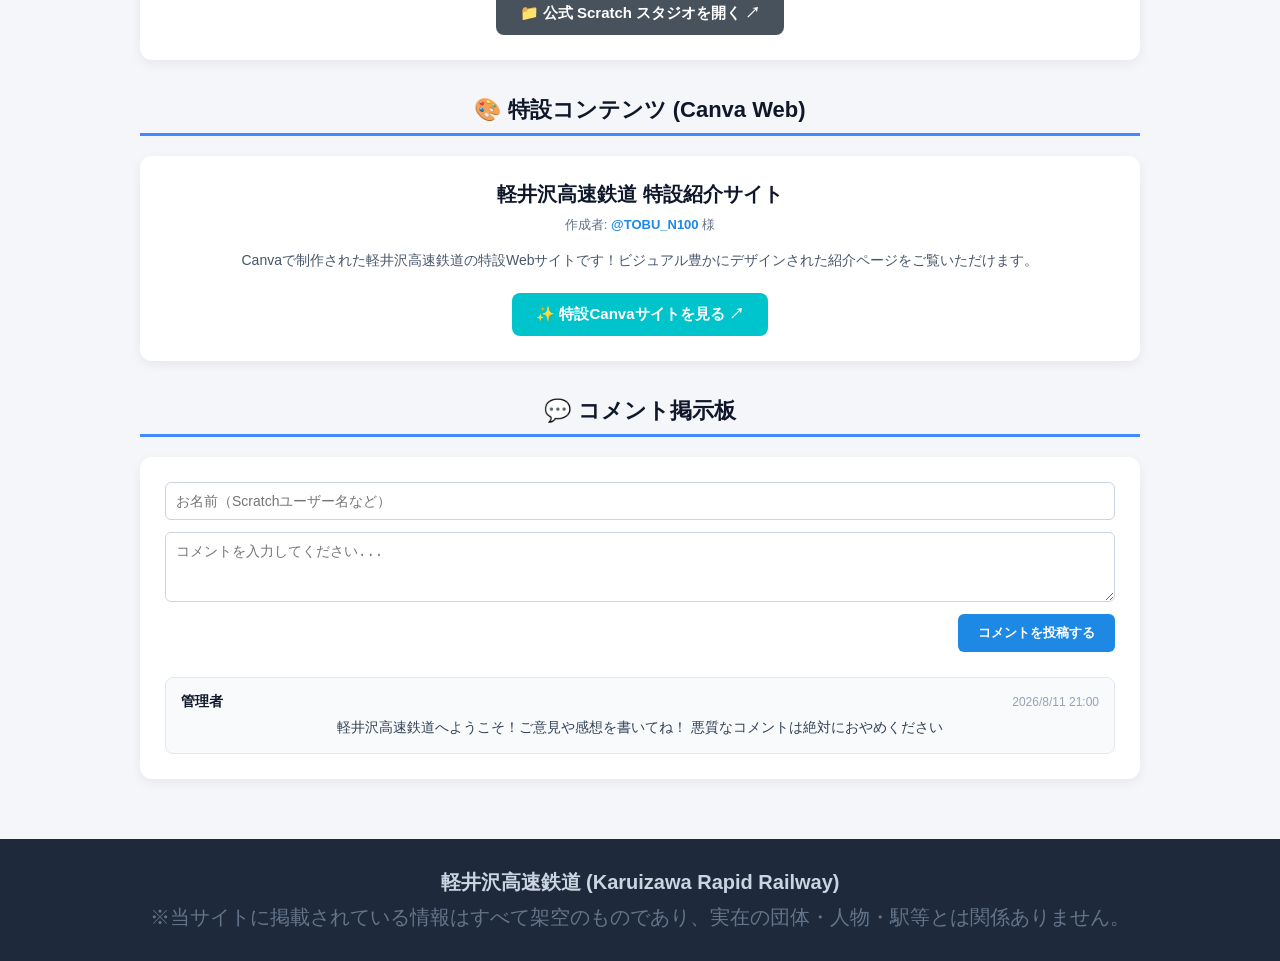
==== commit 19f77c01: "Add files via upload" ====
--- a/index.html
+++ b/index.html
@@ -385,7 +385,7 @@
       function loadComments() {
         let comments = JSON.parse(localStorage.getItem("site_comments") || "[]");
         if (comments.length === 0) {
-          comments = [{ name: "管理者", text: "軽井沢高速鉄道へようこそ！ご意見や感想を書いてね！", date: "2026/8/11 21:00" }];
+          comments = [{ name: "管理者", text: "軽井沢高速鉄道へようこそ！ご意見や感想を書いてね！ 悪質なコメントは絶対におやめください", date: "2026/8/11 21:00" }];
         }
         renderComments(comments);
       }
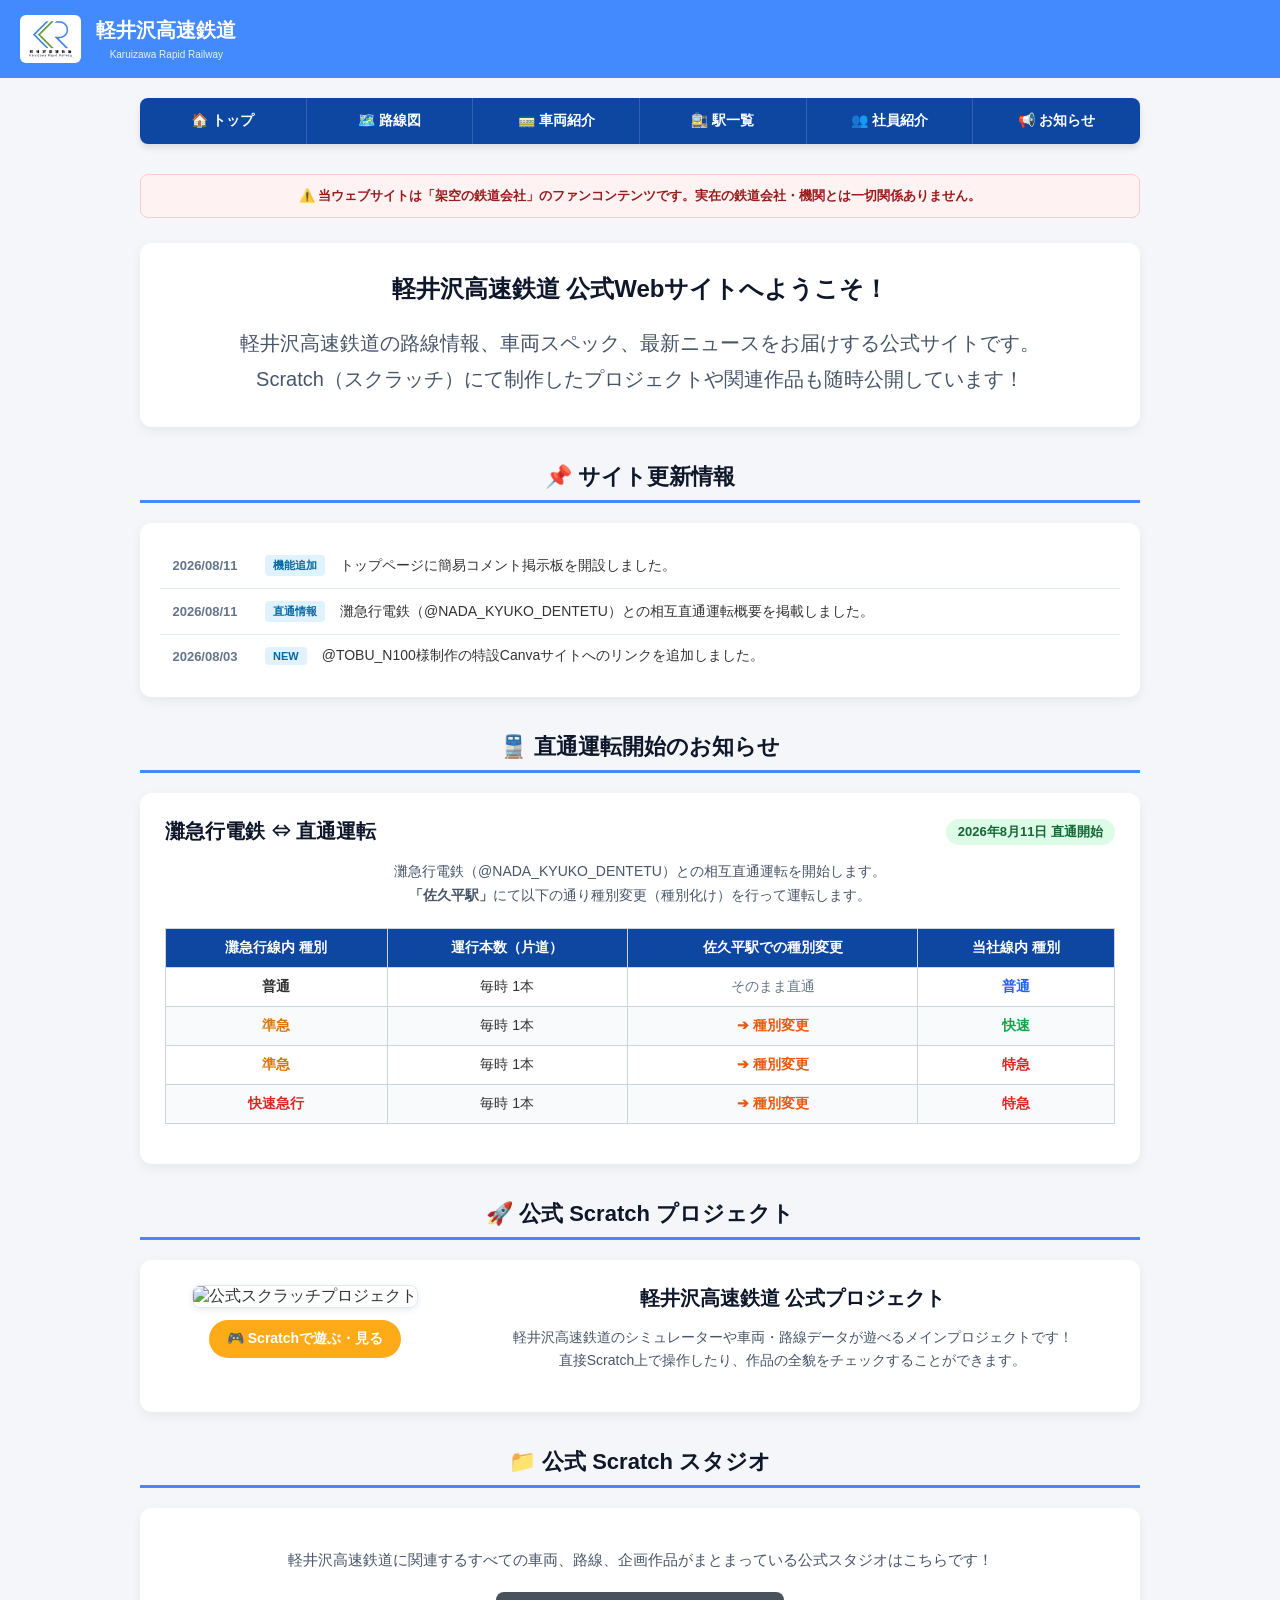
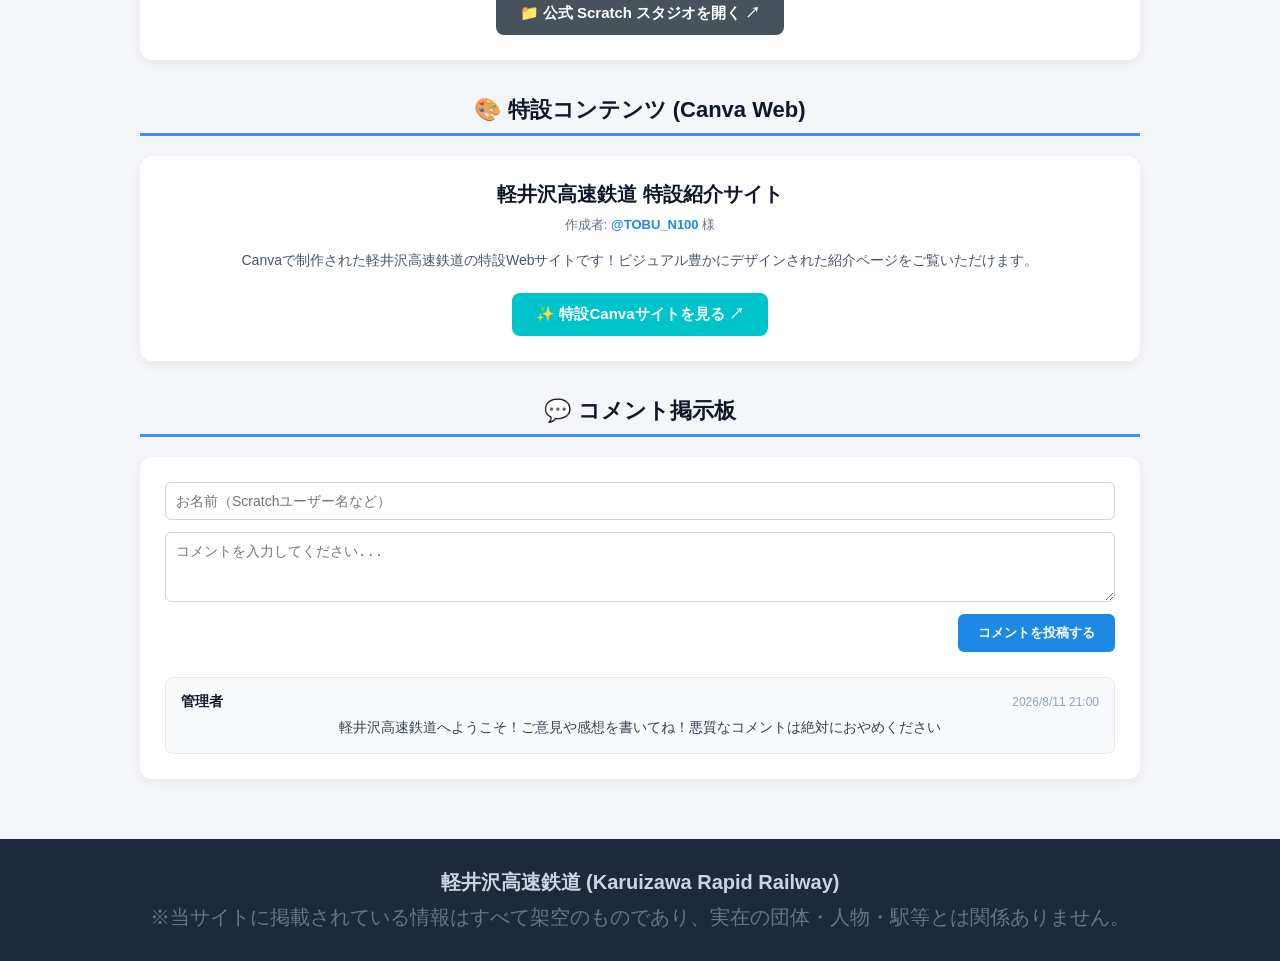
==== commit 99f05eff: "Add files via upload" ====
--- a/index.html
+++ b/index.html
@@ -385,7 +385,7 @@
       function loadComments() {
         let comments = JSON.parse(localStorage.getItem("site_comments") || "[]");
         if (comments.length === 0) {
-          comments = [{ name: "管理者", text: "軽井沢高速鉄道へようこそ！ご意見や感想を書いてね！ 悪質なコメントは絶対におやめください", date: "2026/8/11 21:00" }];
+          comments = [{ name: "管理者", text: "軽井沢高速鉄道へようこそ！ご意見や感想を書いてね！悪質なコメントは絶対におやめください", date: "2026/8/11 21:00" }];
         }
         renderComments(comments);
       }
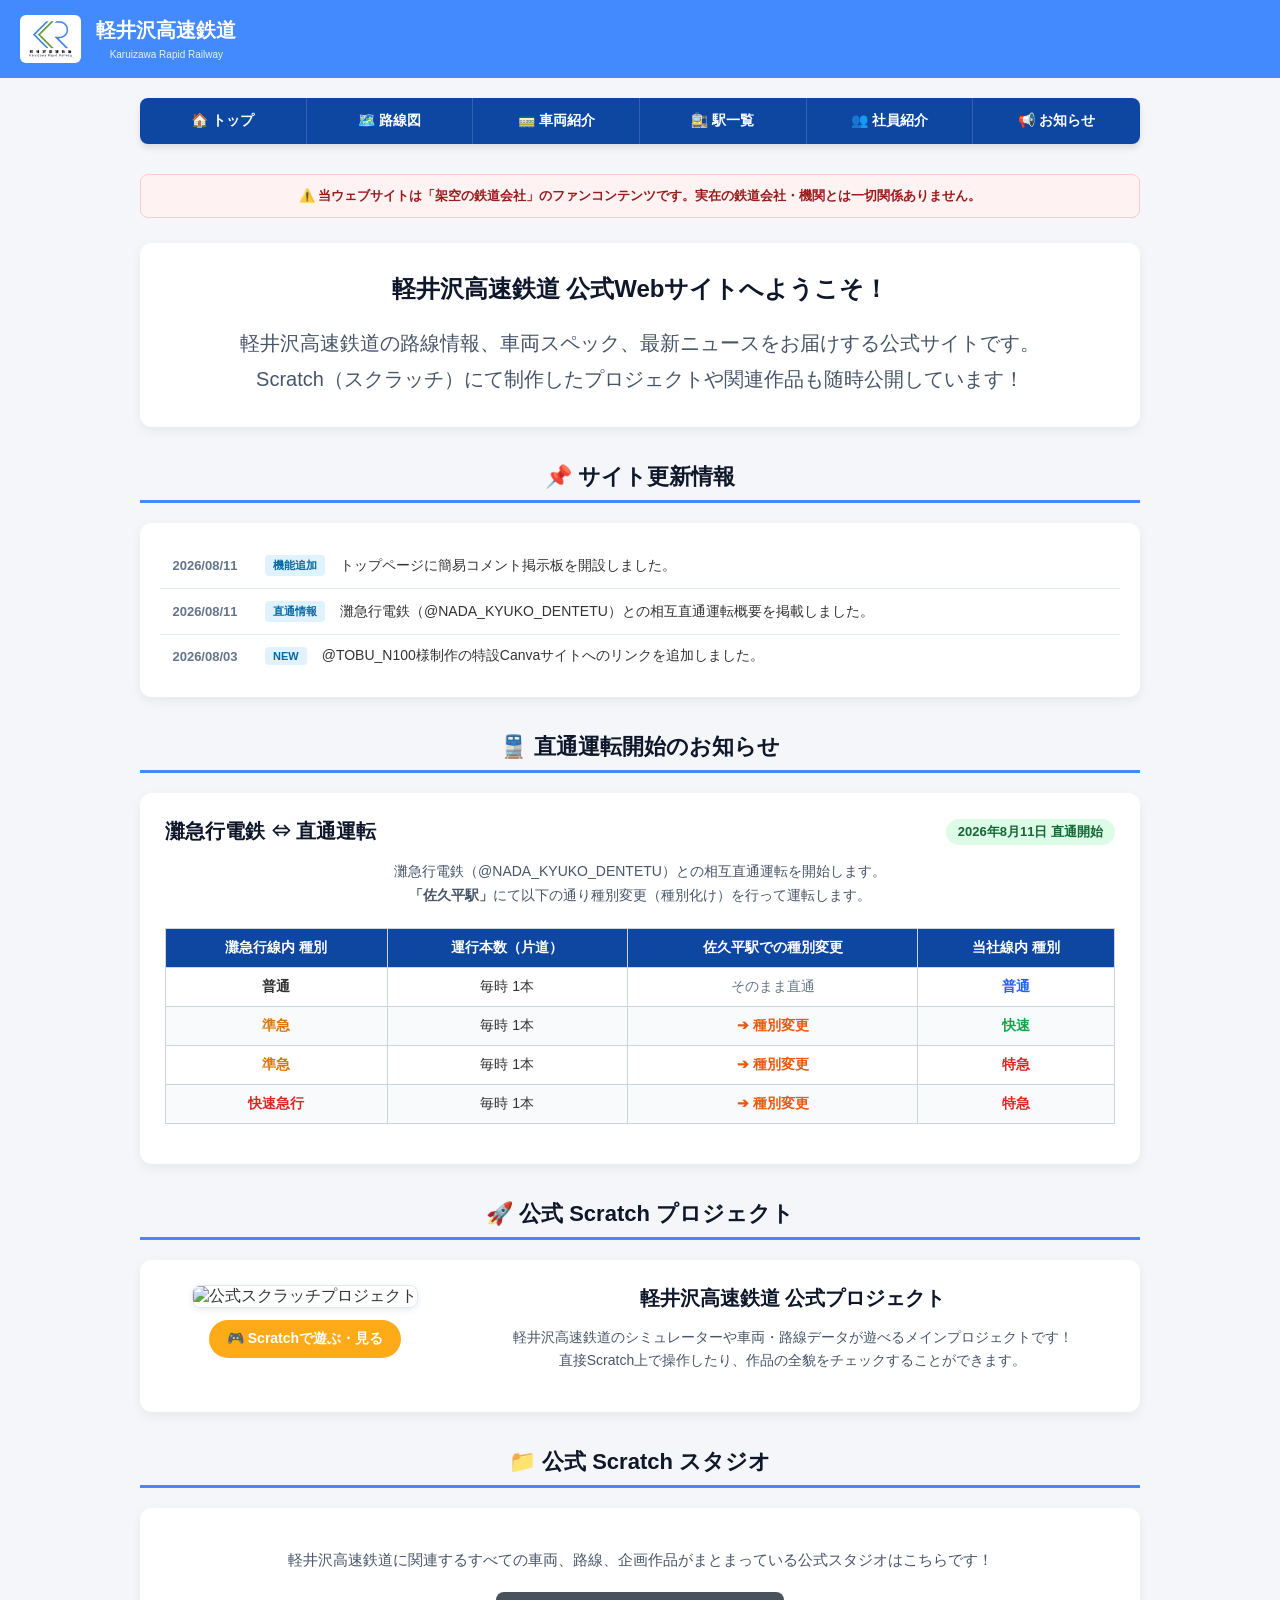
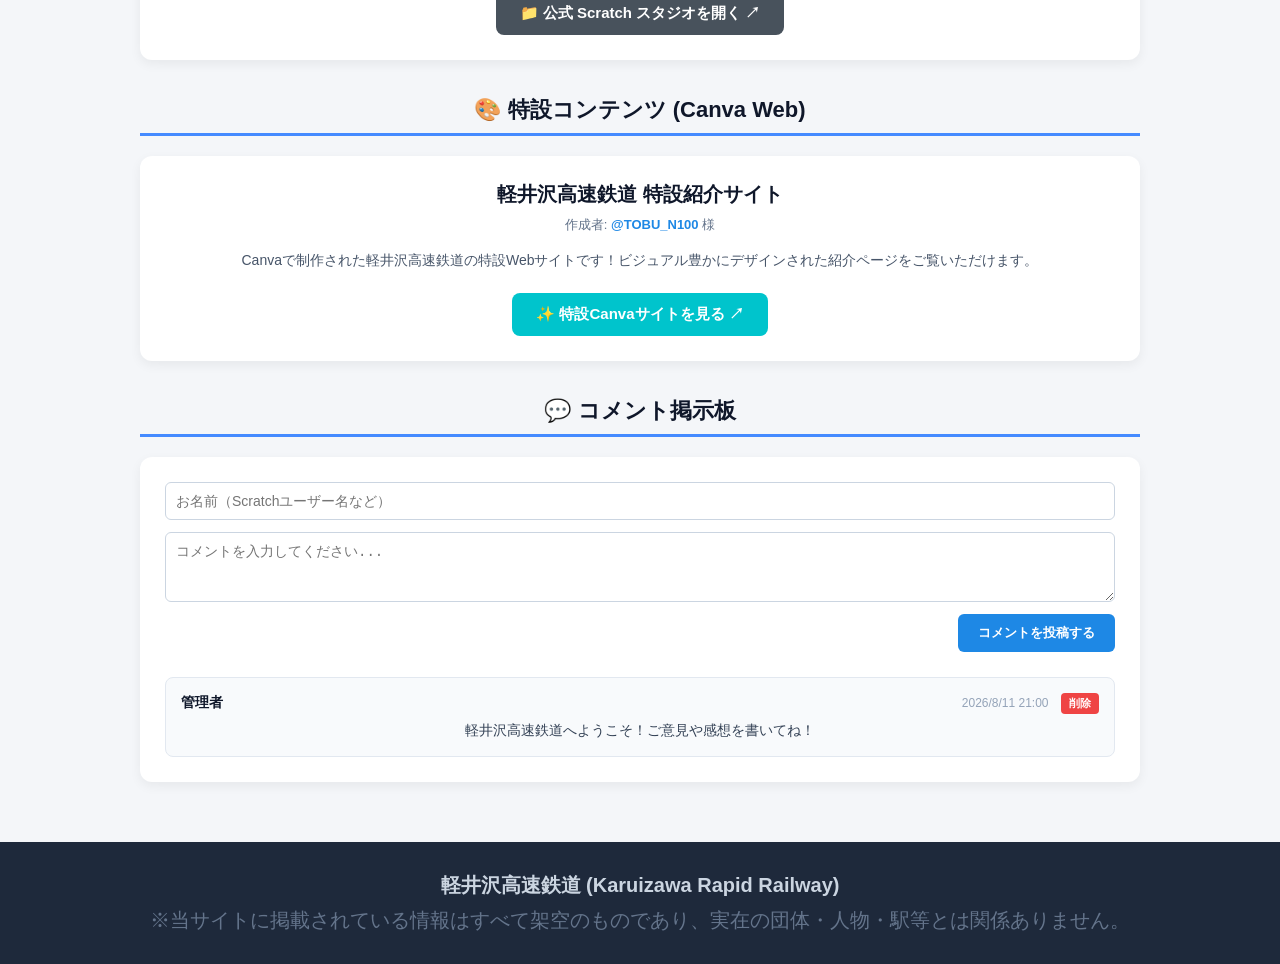
==== commit 591f9c3d: "Add files via upload" ====
--- a/index.html
+++ b/index.html
@@ -373,7 +373,7 @@
     <p style="margin: 0; color: #64748b;">※当サイトに掲載されている情報はすべて架空のものであり、実在の団体・人物・駅等とは関係ありません。</p>
   </footer>
 
-  <!-- コメント機能用JavaScript -->
+  <!-- コメント機能用JavaScript（削除機能付き） -->
   <script>
     document.addEventListener("DOMContentLoaded", function() {
       const btn = document.getElementById("send-btn");
@@ -385,21 +385,24 @@
       function loadComments() {
         let comments = JSON.parse(localStorage.getItem("site_comments") || "[]");
         if (comments.length === 0) {
-          comments = [{ name: "管理者", text: "軽井沢高速鉄道へようこそ！ご意見や感想を書いてね！悪質なコメントは絶対におやめください", date: "2026/8/11 21:00" }];
+          comments = [{ name: "管理者", text: "軽井沢高速鉄道へようこそ！ご意見や感想を書いてね！", date: "2026/8/11 21:00" }];
         }
         renderComments(comments);
       }
 
-      // コメントを描画
+      // コメントを描画（削除ボタン付き）
       function renderComments(comments) {
         list.innerHTML = "";
-        comments.forEach(function(c) {
+        comments.forEach(function(c, index) {
           const item = document.createElement("div");
           item.style.cssText = "background: #f8fafc; padding: 15px; border-radius: 8px; border: 1px solid #e2e8f0;";
           item.innerHTML = `
             <div style="display: flex; justify-content: space-between; align-items: center; margin-bottom: 6px;">
               <strong style="color: #0f172a; font-size: 14px;">${escapeHTML(c.name)}</strong>
-              <span style="color: #94a3b8; font-size: 12px;">${c.date}</span>
+              <div>
+                <span style="color: #94a3b8; font-size: 12px; margin-right: 8px;">${c.date}</span>
+                <button onclick="deleteComment(${index})" style="background: #ef4444; color: white; border: none; padding: 3px 8px; border-radius: 4px; font-size: 11px; cursor: pointer; font-weight: bold;">削除</button>
+              </div>
             </div>
             <p style="margin: 0; color: #334155; font-size: 14px; line-height: 1.5; white-space: pre-wrap;">${escapeHTML(c.text)}</p>
           `;
@@ -429,6 +432,16 @@
         renderComments(comments);
       });
 
+      // 削除処理（グローバル関数化）
+      window.deleteComment = function(index) {
+        if (confirm("このコメントを削除してもよろしいですか？")) {
+          let comments = JSON.parse(localStorage.getItem("site_comments") || "[]");
+          comments.splice(index, 1);
+          localStorage.setItem("site_comments", JSON.stringify(comments));
+          renderComments(comments);
+        }
+      };
+
       function escapeHTML(str) {
         return str.replace(/[&<>'"]/g, function(tag) {
           return { '&': '&amp;', '<': '&lt;', '>': '&gt;', "'": '&#39;', '"': '&quot;' }[tag] || tag;
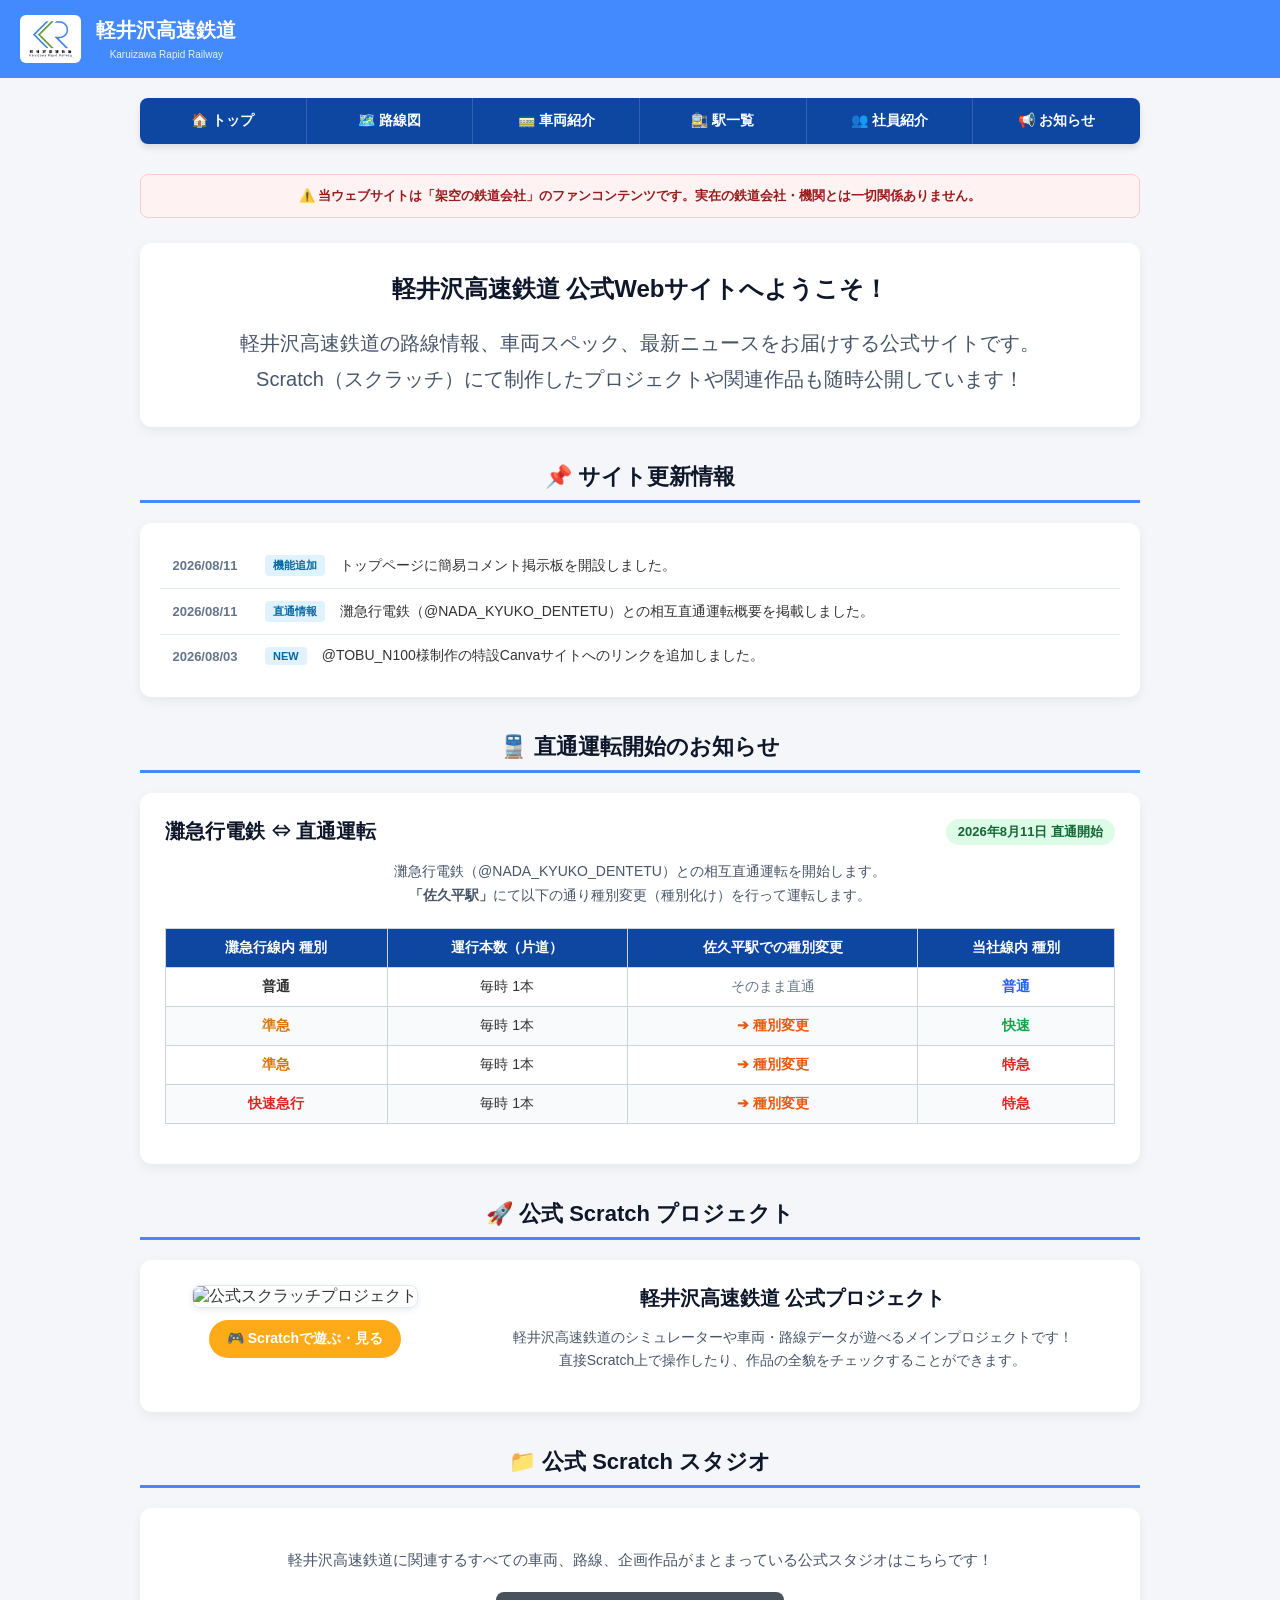
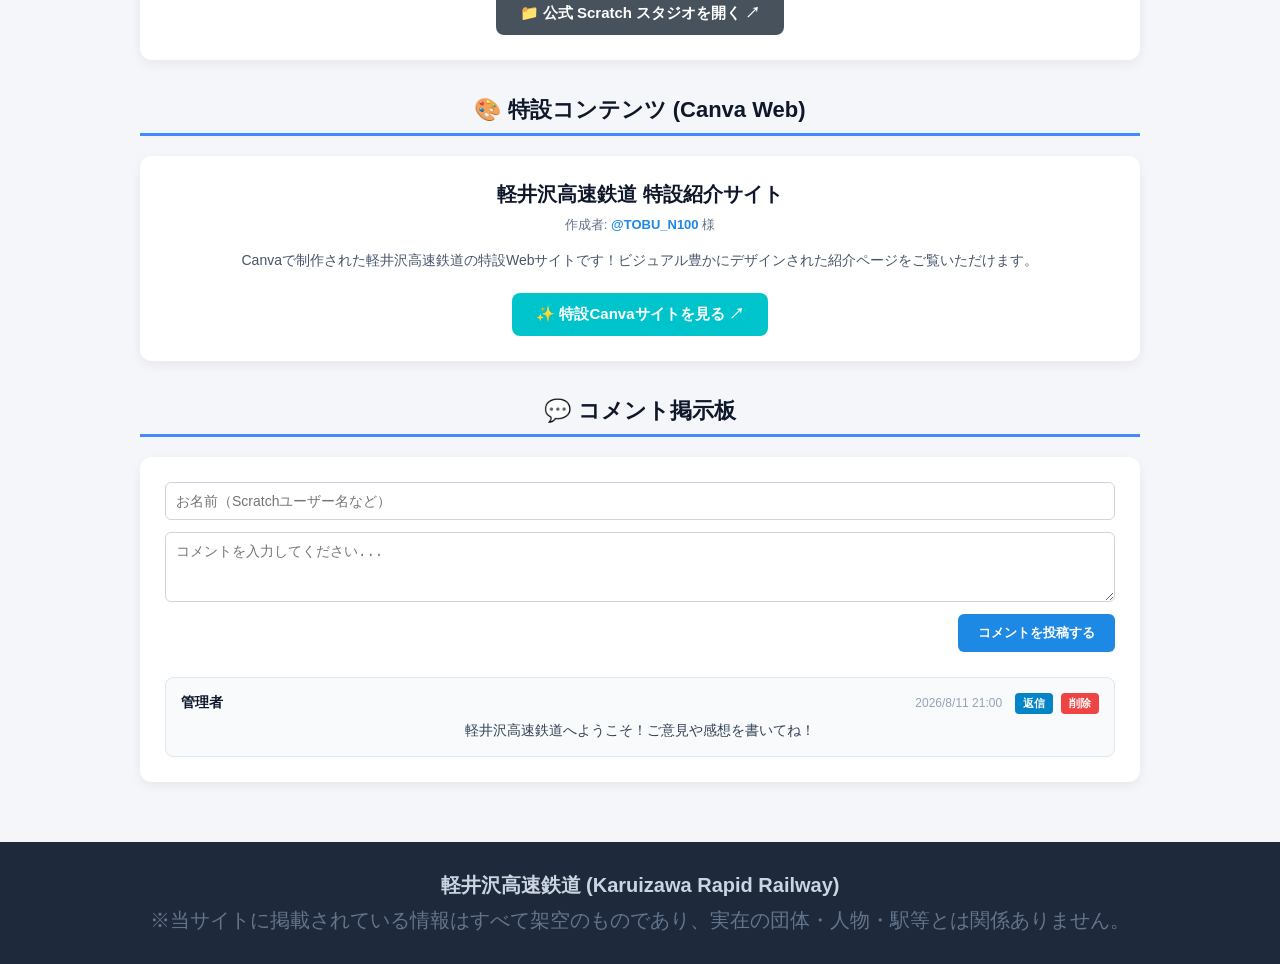
==== commit 84b03ce5: "Add files via upload" ====
--- a/index.html
+++ b/index.html
@@ -373,7 +373,7 @@
     <p style="margin: 0; color: #64748b;">※当サイトに掲載されている情報はすべて架空のものであり、実在の団体・人物・駅等とは関係ありません。</p>
   </footer>
 
-  <!-- コメント機能用JavaScript（削除機能付き） -->
+  <!-- コメント＆返信機能用JavaScript -->
   <script>
     document.addEventListener("DOMContentLoaded", function() {
       const btn = document.getElementById("send-btn");
@@ -381,36 +381,74 @@
       const textInput = document.getElementById("comment-text");
       const list = document.getElementById("comment-list");
 
-      // 保存されたコメントをロード
-      function loadComments() {
+      // コメントデータの取得
+      function getComments() {
         let comments = JSON.parse(localStorage.getItem("site_comments") || "[]");
         if (comments.length === 0) {
-          comments = [{ name: "管理者", text: "軽井沢高速鉄道へようこそ！ご意見や感想を書いてね！", date: "2026/8/11 21:00" }];
+          comments = [{
+            name: "管理者",
+            text: "軽井沢高速鉄道へようこそ！ご意見や感想を書いてね！",
+            date: "2026/8/11 21:00",
+            replies: []
+          }];
         }
-        renderComments(comments);
+        return comments;
       }
 
-      // コメントを描画（削除ボタン付き）
-      function renderComments(comments) {
+      // コメント＆返信の描画
+      function renderComments() {
+        const comments = getComments();
         list.innerHTML = "";
-        comments.forEach(function(c, index) {
+
+        comments.forEach(function(c, parentIndex) {
+          if (!c.replies) c.replies = [];
+
           const item = document.createElement("div");
           item.style.cssText = "background: #f8fafc; padding: 15px; border-radius: 8px; border: 1px solid #e2e8f0;";
+
+          // 返信一覧のHTML生成
+          let repliesHTML = "";
+          c.replies.forEach(function(r, replyIndex) {
+            repliesHTML += `
+              <div style="background: #ffffff; padding: 10px 12px; border-radius: 6px; border: 1px solid #cbd5e1; margin-top: 8px; margin-left: 20px;">
+                <div style="display: flex; justify-content: space-between; align-items: center; margin-bottom: 4px;">
+                  <strong style="color: #0f172a; font-size: 13px;">💬 ${escapeHTML(r.name)}</strong>
+                  <div>
+                    <span style="color: #94a3b8; font-size: 11px; margin-right: 6px;">${r.date}</span>
+                    <button onclick="deleteReply(${parentIndex}, ${replyIndex})" style="background: #ef4444; color: white; border: none; padding: 2px 6px; border-radius: 4px; font-size: 10px; cursor: pointer; font-weight: bold;">削除</button>
+                  </div>
+                </div>
+                <p style="margin: 0; color: #334155; font-size: 13px; line-height: 1.4; white-space: pre-wrap;">${escapeHTML(r.text)}</p>
+              </div>
+            `;
+          });
+
           item.innerHTML = `
             <div style="display: flex; justify-content: space-between; align-items: center; margin-bottom: 6px;">
               <strong style="color: #0f172a; font-size: 14px;">${escapeHTML(c.name)}</strong>
               <div>
                 <span style="color: #94a3b8; font-size: 12px; margin-right: 8px;">${c.date}</span>
-                <button onclick="deleteComment(${index})" style="background: #ef4444; color: white; border: none; padding: 3px 8px; border-radius: 4px; font-size: 11px; cursor: pointer; font-weight: bold;">削除</button>
+                <button onclick="toggleReplyForm(${parentIndex})" style="background: #0284c7; color: white; border: none; padding: 3px 8px; border-radius: 4px; font-size: 11px; cursor: pointer; font-weight: bold; margin-right: 4px;">返信</button>
+                <button onclick="deleteComment(${parentIndex})" style="background: #ef4444; color: white; border: none; padding: 3px 8px; border-radius: 4px; font-size: 11px; cursor: pointer; font-weight: bold;">削除</button>
               </div>
             </div>
             <p style="margin: 0; color: #334155; font-size: 14px; line-height: 1.5; white-space: pre-wrap;">${escapeHTML(c.text)}</p>
+
+            <!-- 返信投稿フォーム（初期状態は非表示） -->
+            <div id="reply-form-${parentIndex}" style="display: none; margin-top: 12px; padding: 10px; background: #e0f2fe; border-radius: 6px;">
+              <input type="text" id="reply-name-${parentIndex}" placeholder="お名前" style="width: 100%; padding: 6px; margin-bottom: 6px; border: 1px solid #cbd5e1; border-radius: 4px; font-size: 12px; box-sizing: border-box;">
+              <textarea id="reply-text-${parentIndex}" rows="2" placeholder="返信を入力..." style="width: 100%; padding: 6px; margin-bottom: 6px; border: 1px solid #cbd5e1; border-radius: 4px; font-size: 12px; box-sizing: border-box; resize: vertical;"></textarea>
+              <button onclick="sendReply(${parentIndex})" style="background: #0284c7; color: white; border: none; padding: 4px 12px; border-radius: 4px; font-size: 12px; font-weight: bold; cursor: pointer;">返信する</button>
+            </div>
+
+            <!-- 返信一覧を表示 -->
+            ${repliesHTML}
           `;
           list.appendChild(item);
         });
       }
 
-      // 投稿処理
+      // 新規親コメント投稿
       btn.addEventListener("click", function() {
         const name = nameInput.value.trim() || "匿名さん";
         const text = textInput.value.trim();
@@ -423,22 +461,64 @@
         const now = new Date();
         const dateStr = now.getFullYear() + "/" + (now.getMonth() + 1) + "/" + now.getDate() + " " + now.getHours().toString().padStart(2, '0') + ":" + now.getMinutes().toString().padStart(2, '0');
 
-        let comments = JSON.parse(localStorage.getItem("site_comments") || "[]");
-        comments.unshift({ name: name, text: text, date: dateStr });
+        let comments = getComments();
+        comments.unshift({ name: name, text: text, date: dateStr, replies: [] });
         localStorage.setItem("site_comments", JSON.stringify(comments));
 
         nameInput.value = "";
         textInput.value = "";
-        renderComments(comments);
+        renderComments();
       });
 
-      // 削除処理（グローバル関数化）
+      // 返信フォームの開閉
+      window.toggleReplyForm = function(index) {
+        const form = document.getElementById(`reply-form-${index}`);
+        form.style.display = form.style.display === "none" ? "block" : "none";
+      };
+
+      // 返信送信処理
+      window.sendReply = function(parentIndex) {
+        const replyName = document.getElementById(`reply-name-${parentIndex}`).value.trim() || "匿名さん";
+        const replyText = document.getElementById(`reply-text-${parentIndex}`).value.trim();
+
+        if (!replyText) {
+          alert("返信内容を入力してください！");
+          return;
+        }
+
+        const now = new Date();
+        const dateStr = now.getFullYear() + "/" + (now.getMonth() + 1) + "/" + now.getDate() + " " + now.getHours().toString().padStart(2, '0') + ":" + now.getMinutes().toString().padStart(2, '0');
+
+        let comments = getComments();
+        if (!comments[parentIndex].replies) comments[parentIndex].replies = [];
+
+        comments[parentIndex].replies.push({
+          name: replyName,
+          text: replyText,
+          date: dateStr
+        });
+
+        localStorage.setItem("site_comments", JSON.stringify(comments));
+        renderComments();
+      };
+
+      // 親コメント削除
       window.deleteComment = function(index) {
-        if (confirm("このコメントを削除してもよろしいですか？")) {
-          let comments = JSON.parse(localStorage.getItem("site_comments") || "[]");
+        if (confirm("このコメント（返信含む）を削除してもよろしいですか？")) {
+          let comments = getComments();
           comments.splice(index, 1);
           localStorage.setItem("site_comments", JSON.stringify(comments));
-          renderComments(comments);
+          renderComments();
+        }
+      };
+
+      // 返信のみ削除
+      window.deleteReply = function(parentIndex, replyIndex) {
+        if (confirm("この返信を削除してもよろしいですか？")) {
+          let comments = getComments();
+          comments[parentIndex].replies.splice(replyIndex, 1);
+          localStorage.setItem("site_comments", JSON.stringify(comments));
+          renderComments();
         }
       };
 
@@ -448,7 +528,7 @@
         });
       }
 
-      loadComments();
+      renderComments();
     });
   </script>
 </body>
